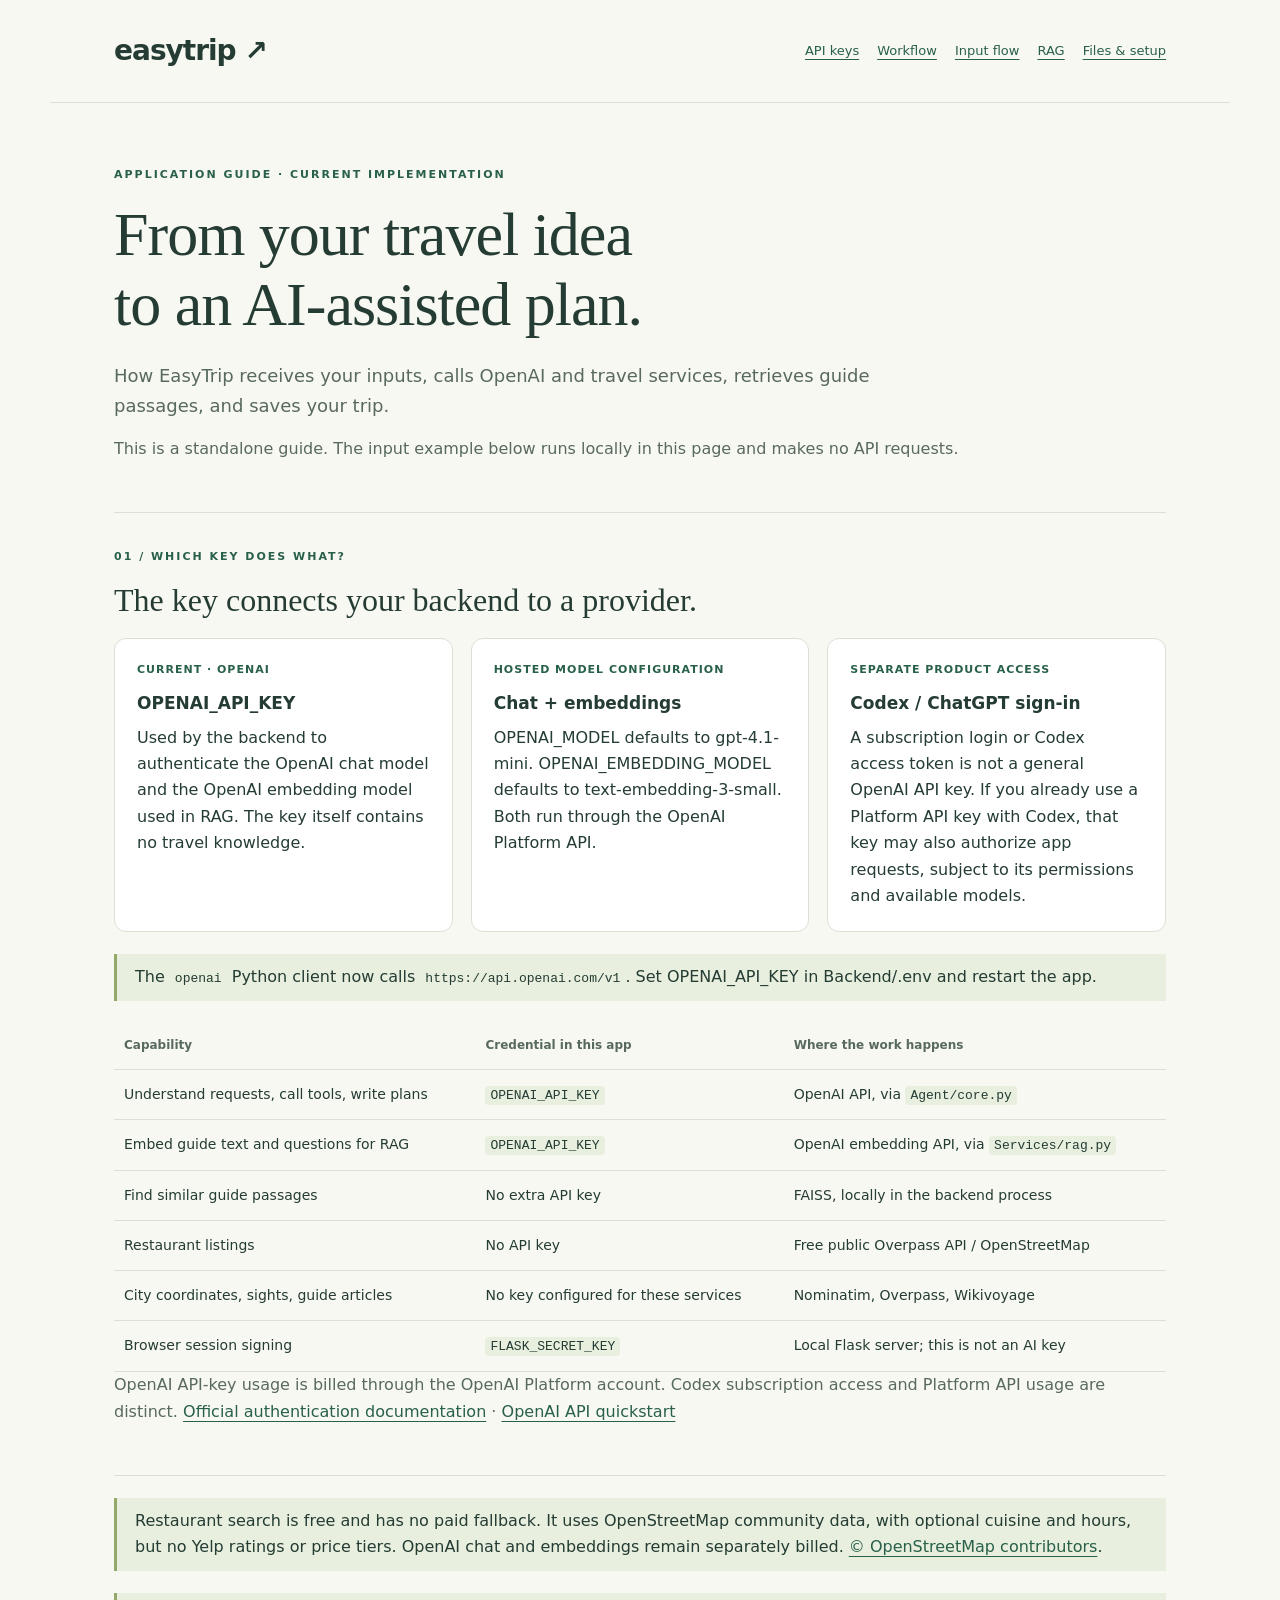
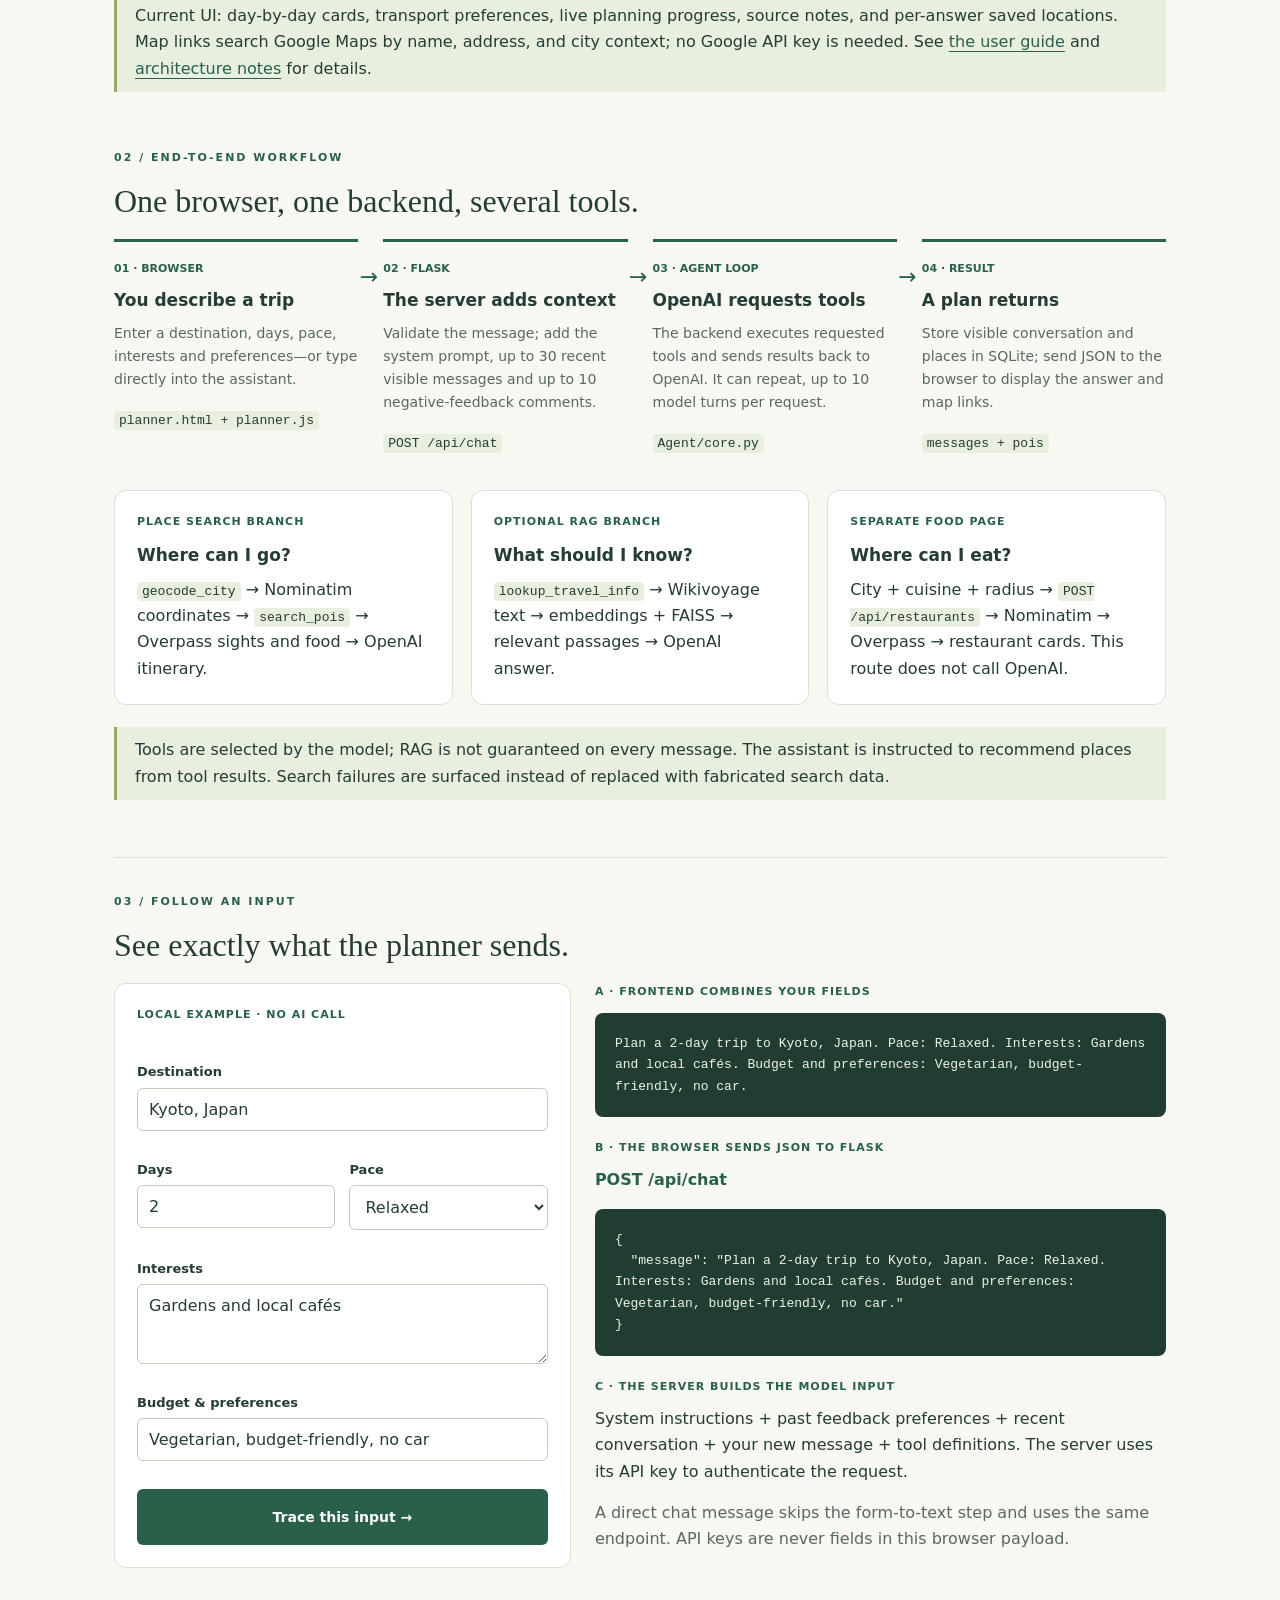
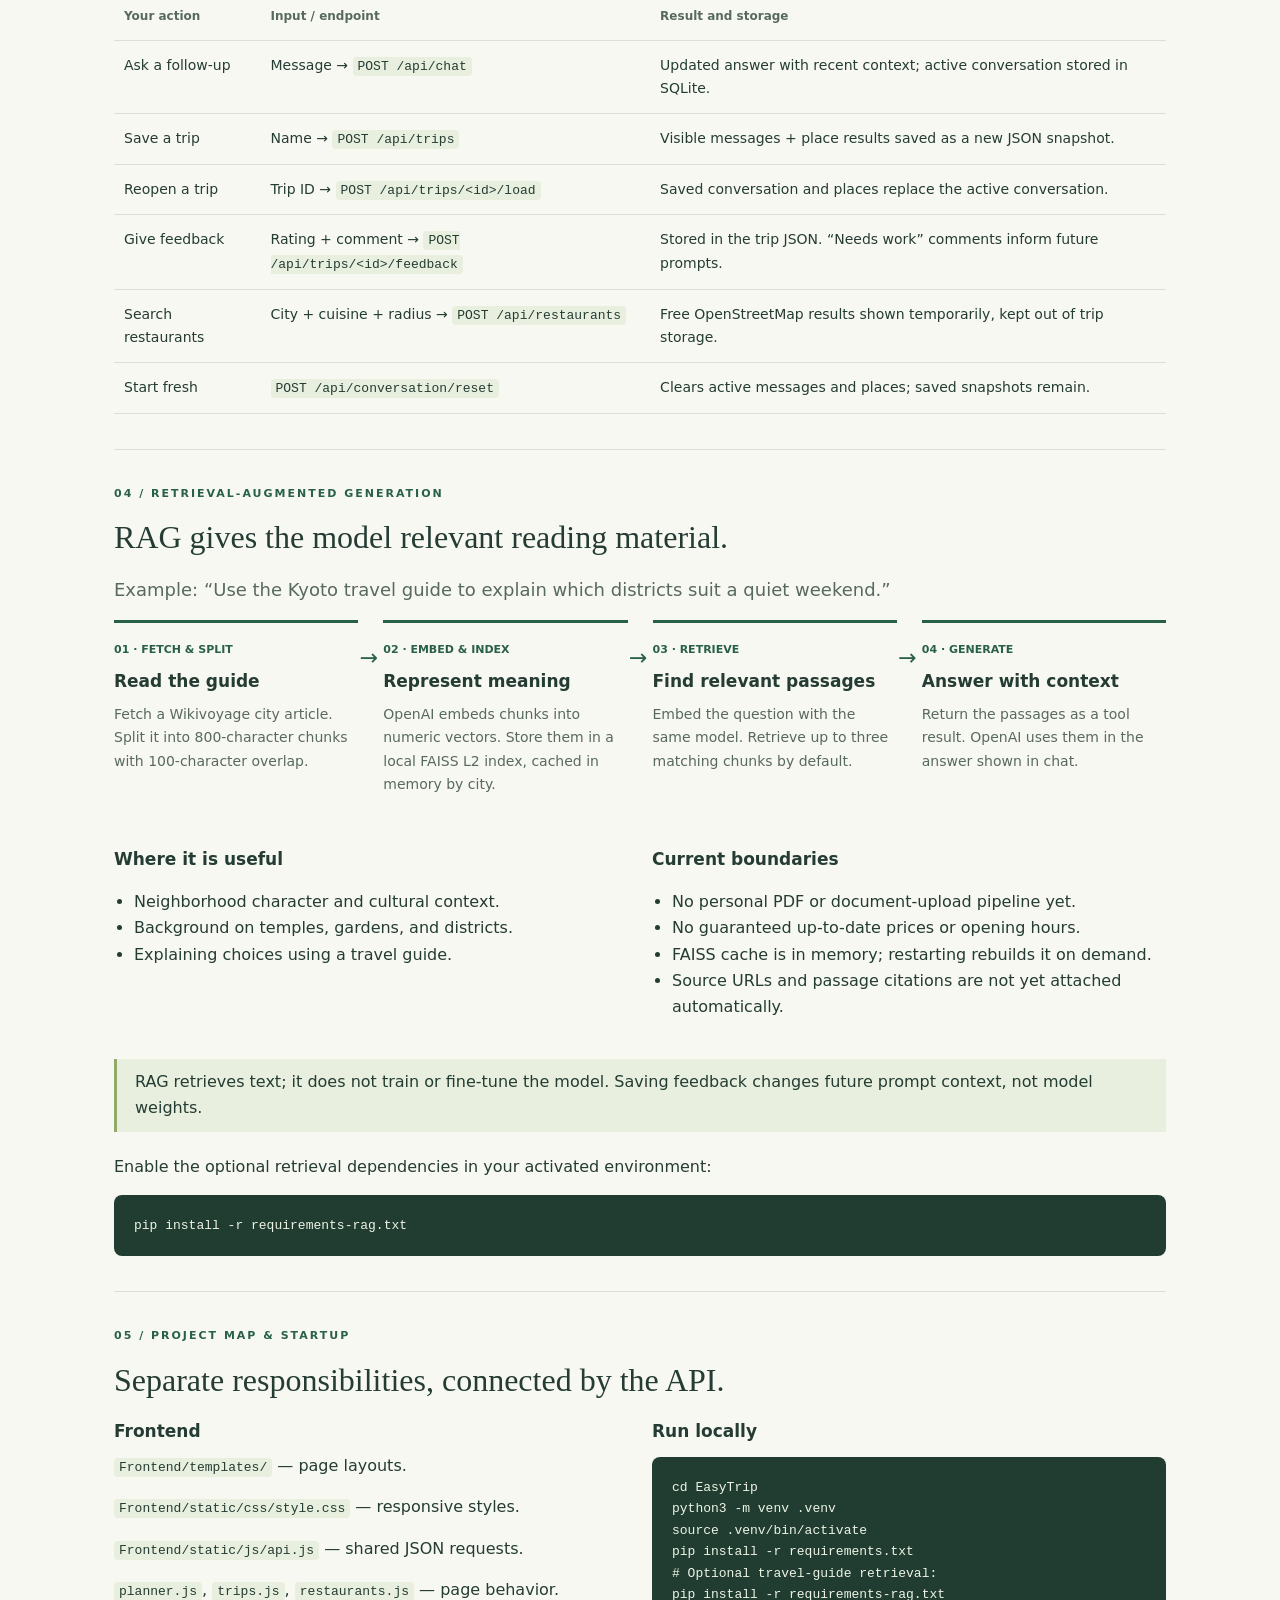
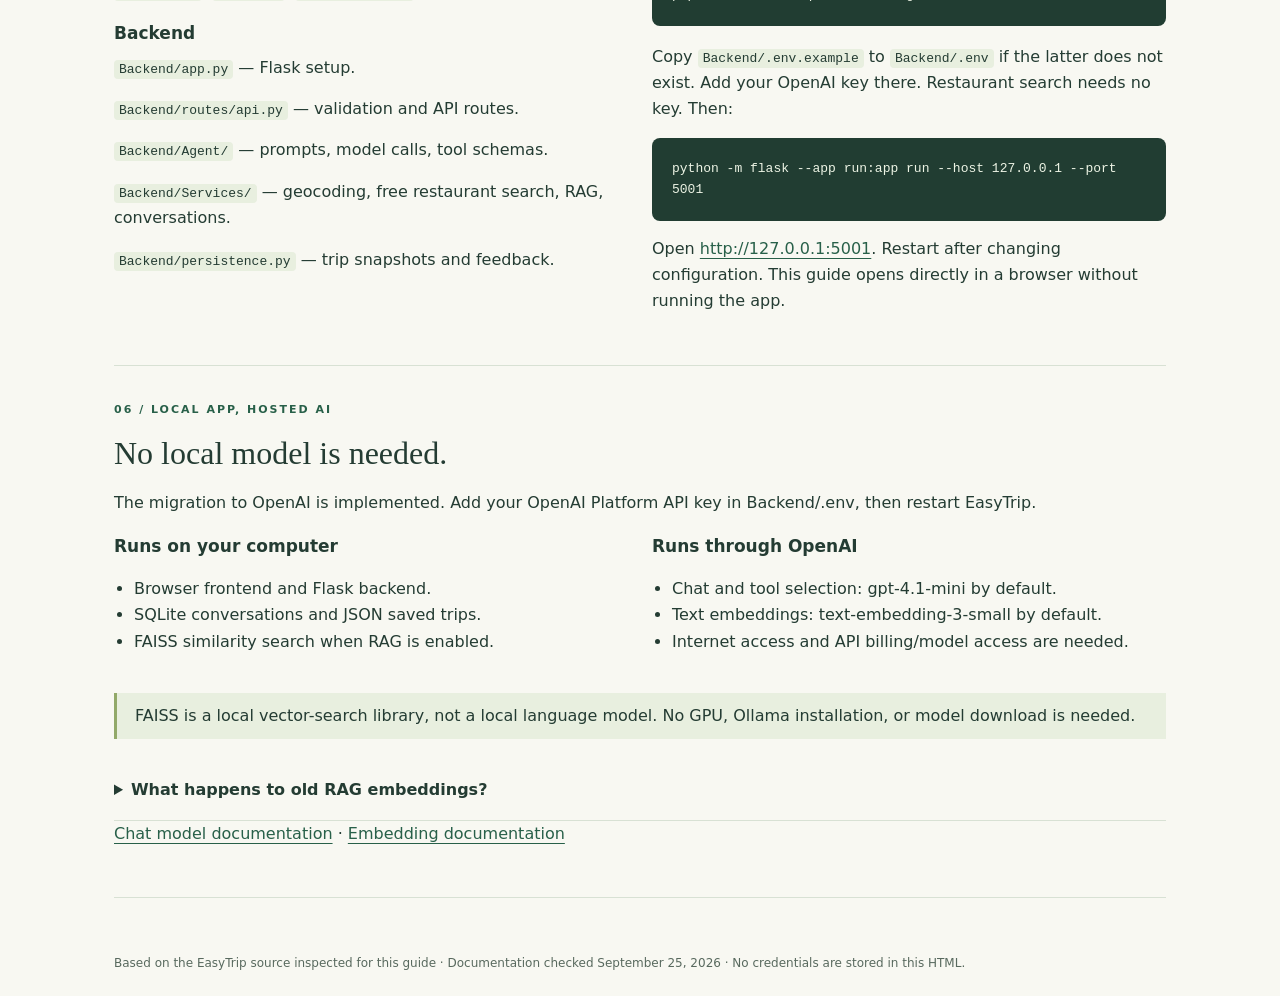
==== docs/workflow.html @ 502acd63 "Prepare EasyTrip travel assistant" ====
<!doctype html>
<html lang="en">
<head>
<meta charset="utf-8"><meta name="viewport" content="width=device-width,initial-scale=1">
<title>EasyTrip · Workflow & input flow</title>
<style>
:root{--bg:#f8f8f2;--ink:#243c33;--muted:#58695e;--line:#d8e1d4;--accent:#286049;--soft:#e8efdf}*{box-sizing:border-box}body{margin:0;background:var(--bg);color:var(--ink);font:16px/1.65 system-ui,sans-serif}header,main,footer{max-width:1180px;margin:auto;padding:28px 5%}header{display:flex;justify-content:space-between;align-items:center;border-bottom:1px solid var(--line);gap:20px}.brand{font-size:28px;font-weight:750;letter-spacing:-1px}nav{display:flex;gap:18px;flex-wrap:wrap}a{color:var(--accent);text-underline-offset:4px}nav a{font-size:13px}.eyebrow{font-size:11px;letter-spacing:2px;font-weight:700;color:var(--accent)}h1{font:500 clamp(36px,5vw,62px)/1.12 Georgia,serif;letter-spacing:-1px;max-width:750px;margin:16px 0 22px}h2{font:500 32px/1.2 Georgia,serif;margin:0 0 18px}h3{font-size:17px;margin:0 0 8px}p{margin:0 0 15px}.lead{font-size:18px;max-width:800px;color:var(--muted)}section{padding:35px 0;border-bottom:1px solid var(--line);scroll-margin-top:20px}.grid{display:grid;grid-template-columns:repeat(3,minmax(0,1fr));gap:18px}.card{background:white;border:1px solid var(--line);border-radius:12px;padding:22px;min-width:0}.card p:last-child{margin:0}.tag{font-size:11px;letter-spacing:1px;font-weight:700;color:var(--accent);display:block;margin-bottom:10px}.muted,small{color:var(--muted)}.flow{list-style:none;padding:0;display:grid;grid-template-columns:repeat(4,minmax(0,1fr));gap:25px}.flow li{position:relative;border-top:3px solid var(--accent);padding:18px 0}.flow li:not(:last-child)::after{content:'→';position:absolute;right:-20px;top:17px;font-size:22px;color:var(--accent)}.flow p{font-size:14px;color:var(--muted)}.number{font-size:11px;font-weight:700;color:var(--accent);margin-bottom:8px;display:block}code{font:13px/1.6 ui-monospace,monospace;overflow-wrap:anywhere;background:var(--soft);padding:2px 5px;border-radius:4px}pre{white-space:pre-wrap;overflow-wrap:anywhere;margin:12px 0 0;background:#213d32;color:#edf4e5;padding:20px;border-radius:8px;font-size:13px}pre code{background:none;color:inherit;padding:0}.note{border-left:3px solid #92a969;padding:10px 18px;margin:22px 0;background:var(--soft)}.demo{display:grid;grid-template-columns:1fr 1.25fr;gap:24px}form{display:grid;gap:14px}label{display:block;font-size:13px;font-weight:600}input,select,textarea{display:block;width:100%;margin-top:5px;border:1px solid #c2cdbd;border-radius:6px;background:white;padding:11px;font:16px system-ui;color:var(--ink)}textarea{min-height:80px;resize:vertical}.row{display:grid;grid-template-columns:1fr 1fr;gap:14px}button{background:var(--accent);color:white;border:0;border-radius:6px;font:600 14px system-ui;padding:13px 18px;cursor:pointer}button:hover{filter:brightness(1.1)}:focus-visible{outline:3px solid #95b15e;outline-offset:3px}table{width:100%;border-collapse:collapse;font-size:14px}th,td{text-align:left;vertical-align:top;border-bottom:1px solid var(--line);padding:13px 10px;overflow-wrap:anywhere}th{font-size:12px;color:var(--muted)}.table-wrap{overflow:auto}.route{font-weight:700;color:var(--accent)}details{padding:16px 0;border-bottom:1px solid var(--line)}summary{cursor:pointer;font-weight:650}details p{margin-top:12px}.split{display:grid;grid-template-columns:1fr 1fr;gap:24px}footer{font-size:12px;color:var(--muted)}ul{padding-left:20px}.no-print{font-size:12px} @media(max-width:760px){header{align-items:flex-start;flex-direction:column}.grid,.demo,.split{grid-template-columns:1fr}.flow{grid-template-columns:1fr 1fr}.flow li:nth-child(2)::after{display:none}.row{grid-template-columns:1fr}}@media(max-width:430px){.flow{grid-template-columns:1fr}.flow li:not(:last-child)::after{content:'↓';right:0;top:auto;bottom:-20px}}@media print{body{background:white;font-size:11px}header,main,footer{padding:12px;max-width:none}nav,.no-print,button{display:none}section{break-inside:avoid;padding:18px 0}h1{font-size:32px}h2{font-size:22px}.card{padding:12px}.flow p{font-size:11px}pre{color:black;background:#eee}a{color:inherit}}
</style>
</head>
<body>
<header><span class="brand">easytrip ↗</span><nav aria-label="Guide sections"><a href="#keys">API keys</a><a href="#workflow">Workflow</a><a href="#input">Input flow</a><a href="#rag">RAG</a><a href="#files">Files & setup</a></nav></header>
<main>
<section><p class="eyebrow">APPLICATION GUIDE · CURRENT IMPLEMENTATION</p><h1>From your travel idea<br>to an AI-assisted plan.</h1><p class="lead">How EasyTrip receives your inputs, calls OpenAI and travel services, retrieves guide passages, and saves your trip.</p><p class="muted">This is a standalone guide. The input example below runs locally in this page and makes no API requests.</p></section>
<section id="keys"><p class="eyebrow">01 / WHICH KEY DOES WHAT?</p><h2>The key connects your backend to a provider.</h2><div class="grid"><article class="card"><span class="tag">CURRENT · OPENAI</span><h3>OPENAI_API_KEY</h3><p>Used by the backend to authenticate the OpenAI chat model and the OpenAI embedding model used in RAG. The key itself contains no travel knowledge.</p></article><article class="card"><span class="tag">HOSTED MODEL CONFIGURATION</span><h3>Chat + embeddings</h3><p>OPENAI_MODEL defaults to gpt-4.1-mini. OPENAI_EMBEDDING_MODEL defaults to text-embedding-3-small. Both run through the OpenAI Platform API.</p></article><article class="card"><span class="tag">SEPARATE PRODUCT ACCESS</span><h3>Codex / ChatGPT sign-in</h3><p>A subscription login or Codex access token is not a general OpenAI API key. If you already use a Platform API key with Codex, that key may also authorize app requests, subject to its permissions and available models.</p></article></div>
<p class="note">The <code>openai</code> Python client now calls <code>https://api.openai.com/v1</code>. Set OPENAI_API_KEY in Backend/.env and restart the app.</p>
<div class="table-wrap"><table><thead><tr><th>Capability</th><th>Credential in this app</th><th>Where the work happens</th></tr></thead><tbody><tr><td>Understand requests, call tools, write plans</td><td><code>OPENAI_API_KEY</code></td><td>OpenAI API, via <code>Agent/core.py</code></td></tr><tr><td>Embed guide text and questions for RAG</td><td><code>OPENAI_API_KEY</code></td><td>OpenAI embedding API, via <code>Services/rag.py</code></td></tr><tr><td>Find similar guide passages</td><td>No extra API key</td><td>FAISS, locally in the backend process</td></tr><tr><td>Restaurant listings</td><td>No API key</td><td>Free public Overpass API / OpenStreetMap</td></tr><tr><td>City coordinates, sights, guide articles</td><td>No key configured for these services</td><td>Nominatim, Overpass, Wikivoyage</td></tr><tr><td>Browser session signing</td><td><code>FLASK_SECRET_KEY</code></td><td>Local Flask server; this is not an AI key</td></tr></tbody></table></div>
<p class="muted">OpenAI API-key usage is billed through the OpenAI Platform account. Codex subscription access and Platform API usage are distinct. <a href="https://learn.chatgpt.com/docs/auth">Official authentication documentation</a> · <a href="https://developers.openai.com/api/docs/quickstart">OpenAI API quickstart</a></p></section>
<p class="note">Restaurant search is free and has no paid fallback. It uses OpenStreetMap community data, with optional cuisine and hours, but no Yelp ratings or price tiers. OpenAI chat and embeddings remain separately billed. <a href="https://www.openstreetmap.org/copyright">© OpenStreetMap contributors</a>.</p>
<p class="note">Current UI: day-by-day cards, transport preferences, live planning progress, source notes, and per-answer saved locations. Map links search Google Maps by name, address, and city context; no Google API key is needed. See <a href="USER_GUIDE.md">the user guide</a> and <a href="ARCHITECTURE.md">architecture notes</a> for details.</p><section id="workflow"><p class="eyebrow">02 / END-TO-END WORKFLOW</p><h2>One browser, one backend, several tools.</h2><ol class="flow"><li><span class="number">01 · BROWSER</span><h3>You describe a trip</h3><p>Enter a destination, days, pace, interests and preferences—or type directly into the assistant.</p><code>planner.html + planner.js</code></li><li><span class="number">02 · FLASK</span><h3>The server adds context</h3><p>Validate the message; add the system prompt, up to 30 recent visible messages and up to 10 negative-feedback comments.</p><code>POST /api/chat</code></li><li><span class="number">03 · AGENT LOOP</span><h3>OpenAI requests tools</h3><p>The backend executes requested tools and sends results back to OpenAI. It can repeat, up to 10 model turns per request.</p><code>Agent/core.py</code></li><li><span class="number">04 · RESULT</span><h3>A plan returns</h3><p>Store visible conversation and places in SQLite; send JSON to the browser to display the answer and map links.</p><code>messages + pois</code></li></ol>
<div class="grid"><article class="card"><span class="tag">PLACE SEARCH BRANCH</span><h3>Where can I go?</h3><p><code>geocode_city</code> → Nominatim coordinates → <code>search_pois</code> → Overpass sights and food → OpenAI itinerary.</p></article><article class="card"><span class="tag">OPTIONAL RAG BRANCH</span><h3>What should I know?</h3><p><code>lookup_travel_info</code> → Wikivoyage text → embeddings + FAISS → relevant passages → OpenAI answer.</p></article><article class="card"><span class="tag">SEPARATE FOOD PAGE</span><h3>Where can I eat?</h3><p>City + cuisine + radius → <code>POST /api/restaurants</code> → Nominatim → Overpass → restaurant cards. This route does not call OpenAI.</p></article></div><p class="note">Tools are selected by the model; RAG is not guaranteed on every message. The assistant is instructed to recommend places from tool results. Search failures are surfaced instead of replaced with fabricated search data.</p></section>
<section id="input"><p class="eyebrow">03 / FOLLOW AN INPUT</p><h2>See exactly what the planner sends.</h2><div class="demo"><form id="example-form" class="card"><span class="tag">LOCAL EXAMPLE · NO AI CALL</span><label>Destination<input id="destination" value="Kyoto, Japan" maxlength="150" required></label><div class="row"><label>Days<input id="days" type="number" value="2" min="1" max="30" required></label><label>Pace<select id="pace"><option>Relaxed</option><option>Balanced</option><option>Adventure-packed</option></select></label></div><label>Interests<textarea id="interests" maxlength="700">Gardens and local cafés</textarea></label><label>Budget & preferences<input id="budget" value="Vegetarian, budget-friendly, no car" maxlength="300"></label><button type="submit">Trace this input →</button></form><div aria-live="polite"><span class="tag">A · FRONTEND COMBINES YOUR FIELDS</span><pre id="prompt"></pre><p class="tag" style="margin-top:22px">B · THE BROWSER SENDS JSON TO FLASK</p><p class="route">POST /api/chat</p><pre id="payload"></pre><p class="tag" style="margin-top:22px">C · THE SERVER BUILDS THE MODEL INPUT</p><p>System instructions + past feedback preferences + recent conversation + your new message + tool definitions. The server uses its API key to authenticate the request.</p><p class="muted">A direct chat message skips the form-to-text step and uses the same endpoint. API keys are never fields in this browser payload.</p></div></div>
<div class="table-wrap" style="margin-top:26px"><table><thead><tr><th>Your action</th><th>Input / endpoint</th><th>Result and storage</th></tr></thead><tbody><tr><td>Ask a follow-up</td><td>Message → <code>POST /api/chat</code></td><td>Updated answer with recent context; active conversation stored in SQLite.</td></tr><tr><td>Save a trip</td><td>Name → <code>POST /api/trips</code></td><td>Visible messages + place results saved as a new JSON snapshot.</td></tr><tr><td>Reopen a trip</td><td>Trip ID → <code>POST /api/trips/&lt;id&gt;/load</code></td><td>Saved conversation and places replace the active conversation.</td></tr><tr><td>Give feedback</td><td>Rating + comment → <code>POST /api/trips/&lt;id&gt;/feedback</code></td><td>Stored in the trip JSON. “Needs work” comments inform future prompts.</td></tr><tr><td>Search restaurants</td><td>City + cuisine + radius → <code>POST /api/restaurants</code></td><td>Free OpenStreetMap results shown temporarily, kept out of trip storage.</td></tr><tr><td>Start fresh</td><td><code>POST /api/conversation/reset</code></td><td>Clears active messages and places; saved snapshots remain.</td></tr></tbody></table></div></section>
<section id="rag"><p class="eyebrow">04 / RETRIEVAL-AUGMENTED GENERATION</p><h2>RAG gives the model relevant reading material.</h2><p class="lead">Example: “Use the Kyoto travel guide to explain which districts suit a quiet weekend.”</p><ol class="flow"><li><span class="number">01 · FETCH & SPLIT</span><h3>Read the guide</h3><p>Fetch a Wikivoyage city article. Split it into 800-character chunks with 100-character overlap.</p></li><li><span class="number">02 · EMBED & INDEX</span><h3>Represent meaning</h3><p>OpenAI embeds chunks into numeric vectors. Store them in a local FAISS L2 index, cached in memory by city.</p></li><li><span class="number">03 · RETRIEVE</span><h3>Find relevant passages</h3><p>Embed the question with the same model. Retrieve up to three matching chunks by default.</p></li><li><span class="number">04 · GENERATE</span><h3>Answer with context</h3><p>Return the passages as a tool result. OpenAI uses them in the answer shown in chat.</p></li></ol>
<div class="split"><div><h3>Where it is useful</h3><ul><li>Neighborhood character and cultural context.</li><li>Background on temples, gardens, and districts.</li><li>Explaining choices using a travel guide.</li></ul></div><div><h3>Current boundaries</h3><ul><li>No personal PDF or document-upload pipeline yet.</li><li>No guaranteed up-to-date prices or opening hours.</li><li>FAISS cache is in memory; restarting rebuilds it on demand.</li><li>Source URLs and passage citations are not yet attached automatically.</li></ul></div></div><p class="note">RAG retrieves text; it does not train or fine-tune the model. Saving feedback changes future prompt context, not model weights.</p><p>Enable the optional retrieval dependencies in your activated environment:</p><pre>pip install -r requirements-rag.txt</pre></section>
<section id="files"><p class="eyebrow">05 / PROJECT MAP & STARTUP</p><h2>Separate responsibilities, connected by the API.</h2><div class="split"><div><h3>Frontend</h3><p><code>Frontend/templates/</code> — page layouts.</p><p><code>Frontend/static/css/style.css</code> — responsive styles.</p><p><code>Frontend/static/js/api.js</code> — shared JSON requests.</p><p><code>planner.js</code>, <code>trips.js</code>, <code>restaurants.js</code> — page behavior.</p><h3>Backend</h3><p><code>Backend/app.py</code> — Flask setup.</p><p><code>Backend/routes/api.py</code> — validation and API routes.</p><p><code>Backend/Agent/</code> — prompts, model calls, tool schemas.</p><p><code>Backend/Services/</code> — geocoding, free restaurant search, RAG, conversations.</p><p><code>Backend/persistence.py</code> — trip snapshots and feedback.</p></div><div><h3>Run locally</h3><pre>cd EasyTrip
python3 -m venv .venv
source .venv/bin/activate
pip install -r requirements.txt
# Optional travel-guide retrieval:
pip install -r requirements-rag.txt</pre><p style="margin-top:18px">Copy <code>Backend/.env.example</code> to <code>Backend/.env</code> if the latter does not exist. Add your OpenAI key there. Restaurant search needs no key. Then:</p><pre>python -m flask --app run:app run --host 127.0.0.1 --port 5001</pre><p style="margin-top:15px">Open <a href="http://127.0.0.1:5001">http://127.0.0.1:5001</a>. Restart after changing configuration. This guide opens directly in a browser without running the app.</p></div></div></section>
<section><p class="eyebrow">06 / LOCAL APP, HOSTED AI</p><h2>No local model is needed.</h2><p>The migration to OpenAI is implemented. Add your OpenAI Platform API key in Backend/.env, then restart EasyTrip.</p><div class="split"><div><h3>Runs on your computer</h3><ul><li>Browser frontend and Flask backend.</li><li>SQLite conversations and JSON saved trips.</li><li>FAISS similarity search when RAG is enabled.</li></ul></div><div><h3>Runs through OpenAI</h3><ul><li>Chat and tool selection: gpt-4.1-mini by default.</li><li>Text embeddings: text-embedding-3-small by default.</li><li>Internet access and API billing/model access are needed.</li></ul></div></div><p class="note">FAISS is a local vector-search library, not a local language model. No GPU, Ollama installation, or model download is needed.</p><details><summary>What happens to old RAG embeddings?</summary><p>The index is cached only in process memory. Restart the app to discard the old cache. The next RAG request builds a new index with OpenAI embeddings. Saved trips remain readable.</p></details><p><a href="https://developers.openai.com/api/docs/models/gpt-4.1-mini">Chat model documentation</a> · <a href="https://developers.openai.com/api/docs/guides/embeddings">Embedding documentation</a></p></section>
</main><footer>Based on the EasyTrip source inspected for this guide · Documentation checked September 25, 2026 · No credentials are stored in this HTML.</footer>
<script>
const form = document.getElementById('example-form');
function trace(event) {
  if (event) event.preventDefault();
  const destination = document.getElementById('destination').value.trim();
  const days = document.getElementById('days').value;
  const pace = document.getElementById('pace').value;
  const interests = document.getElementById('interests').value || 'local highlights';
  const budget = document.getElementById('budget').value || 'flexible';
  const message = `Plan a ${days}-day trip to ${destination}. Pace: ${pace}. Interests: ${interests}. Budget and preferences: ${budget}.`;
  document.getElementById('prompt').textContent = message;
  document.getElementById('payload').textContent = JSON.stringify({message}, null, 2);
}
form.addEventListener('submit', trace);
trace();
</script>
</body>
</html>
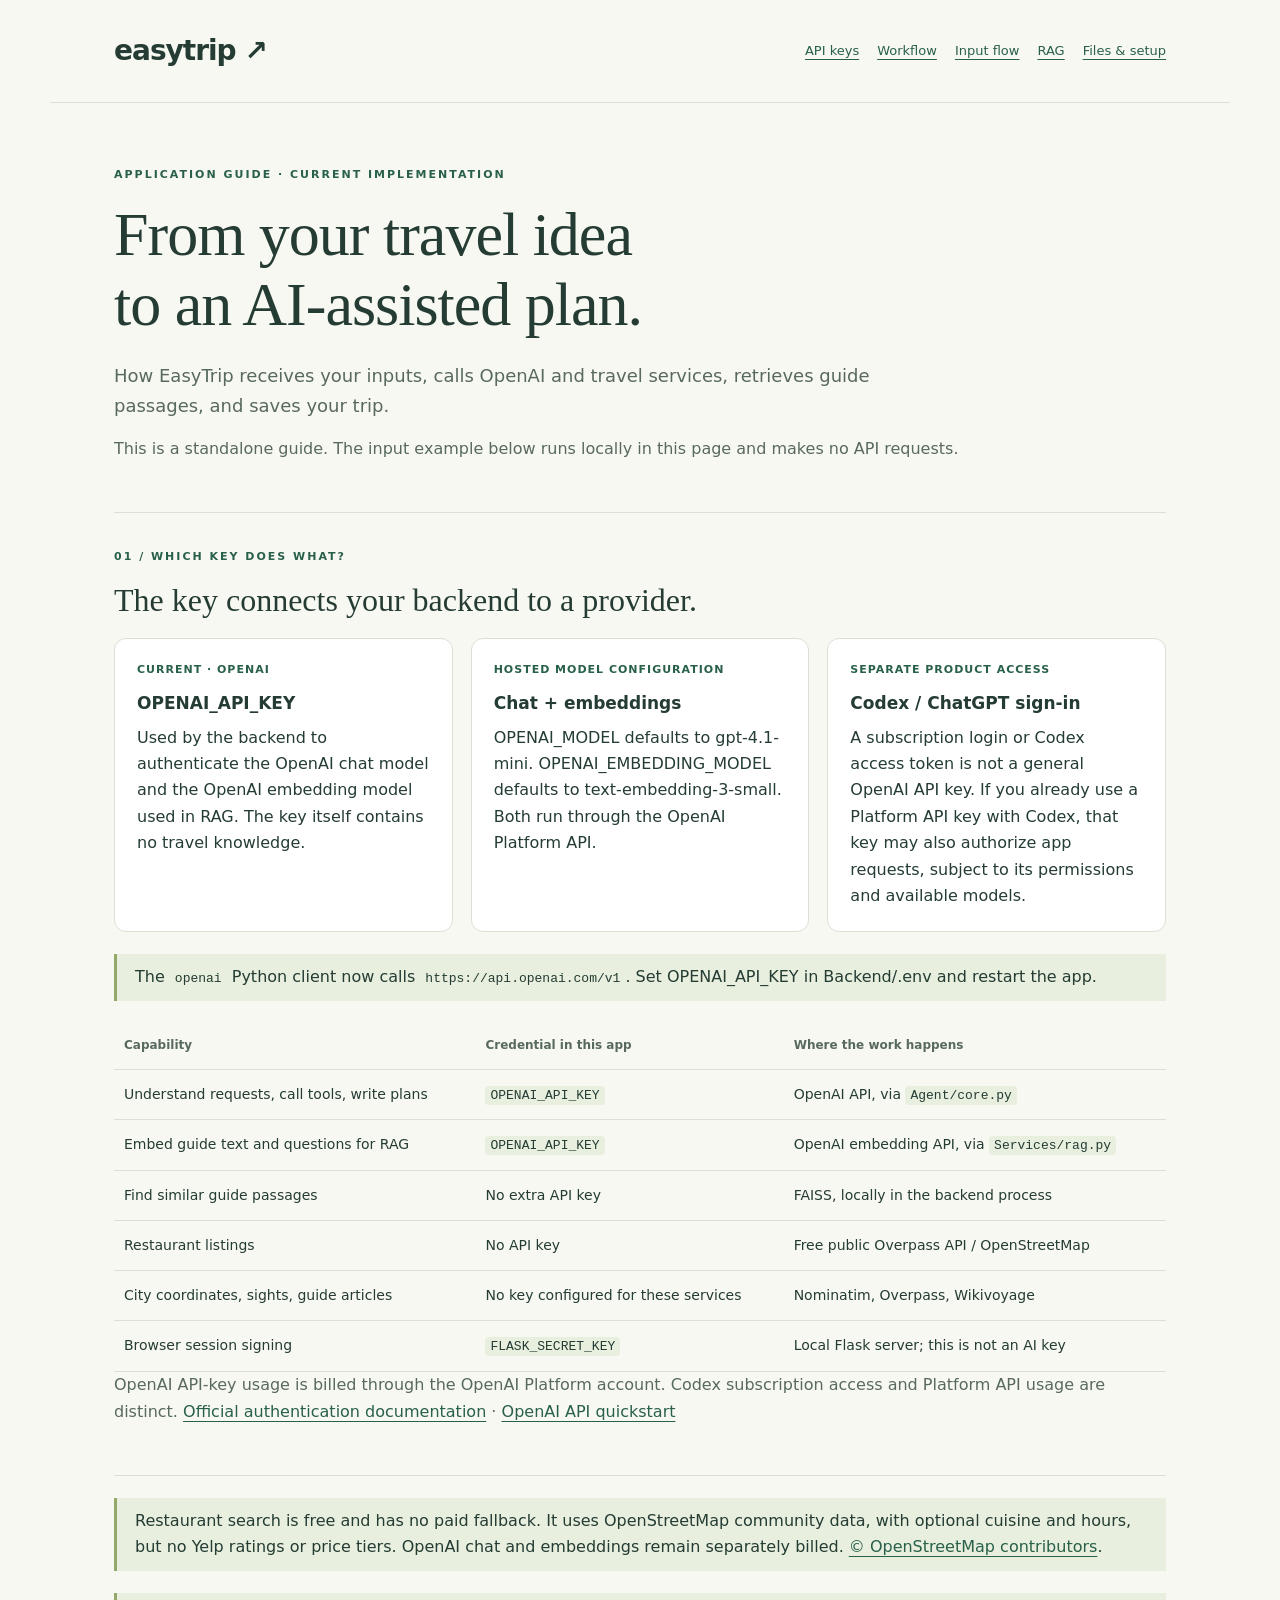
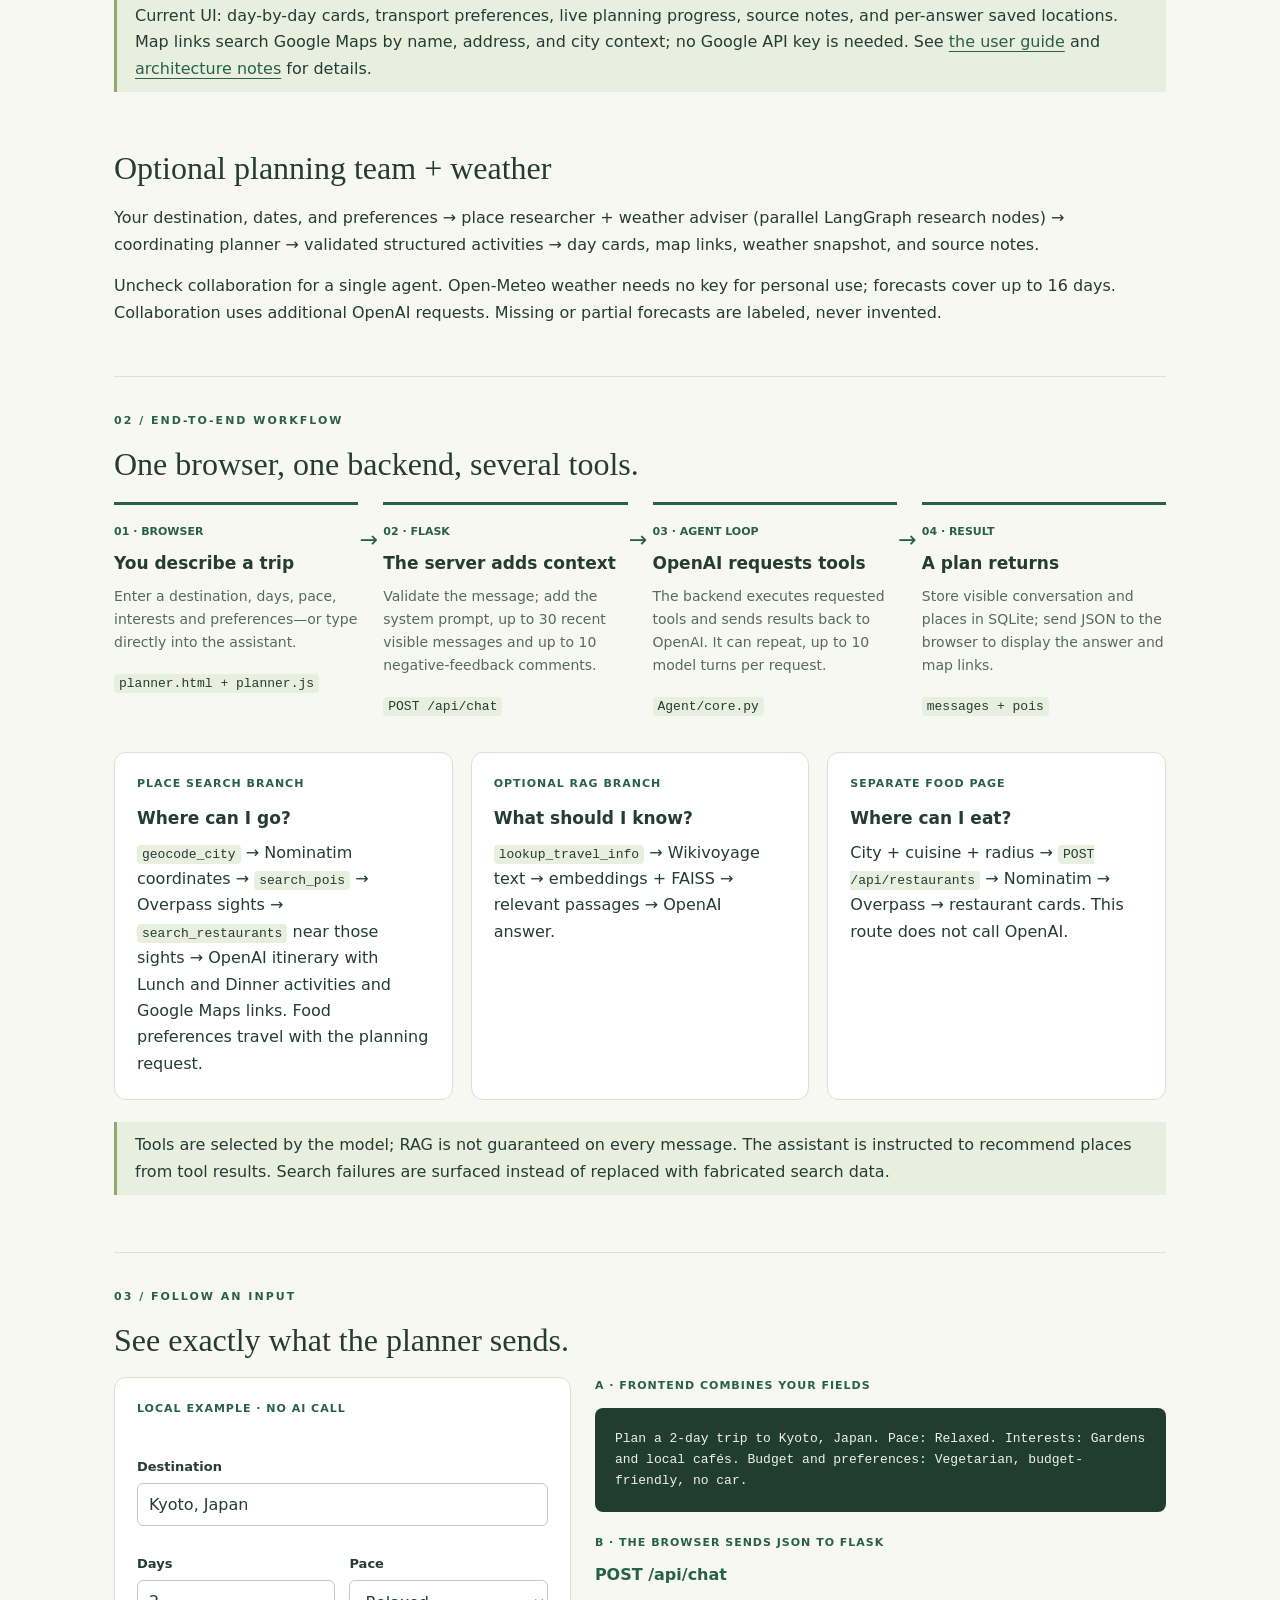
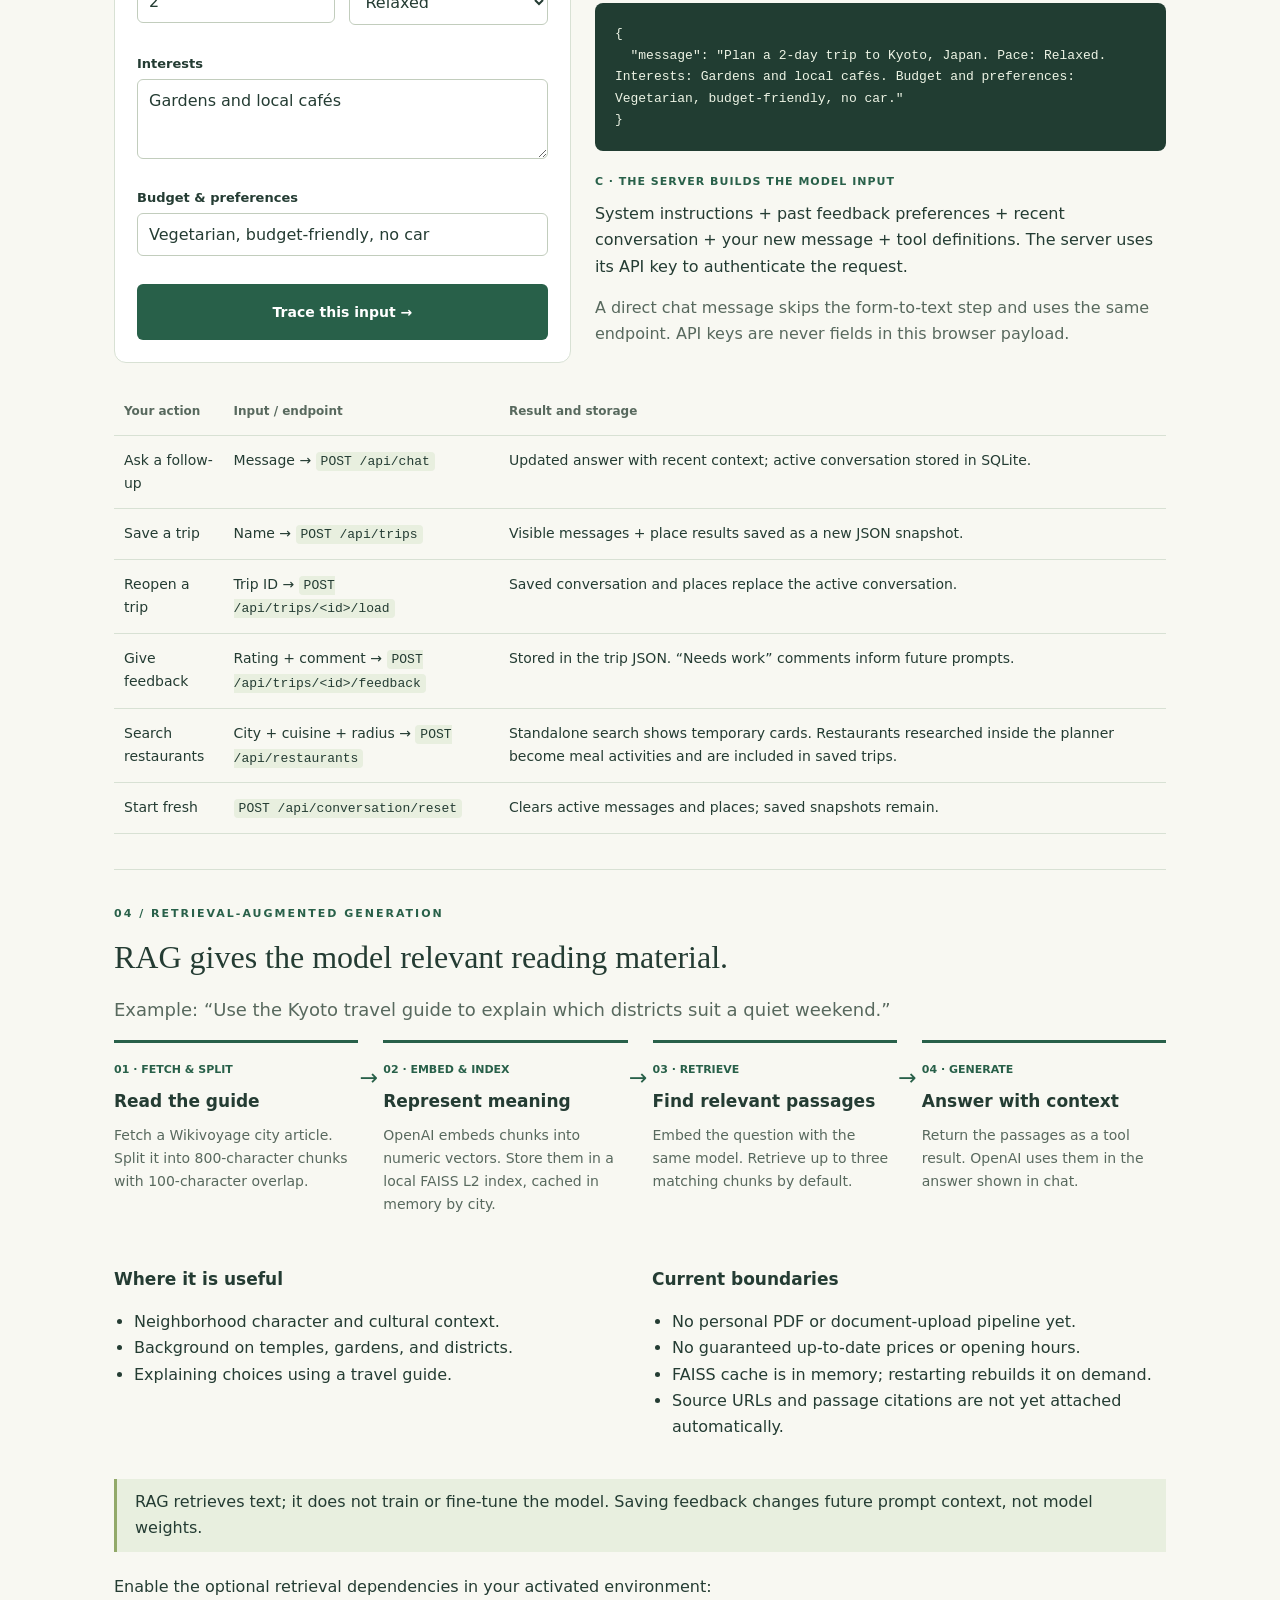
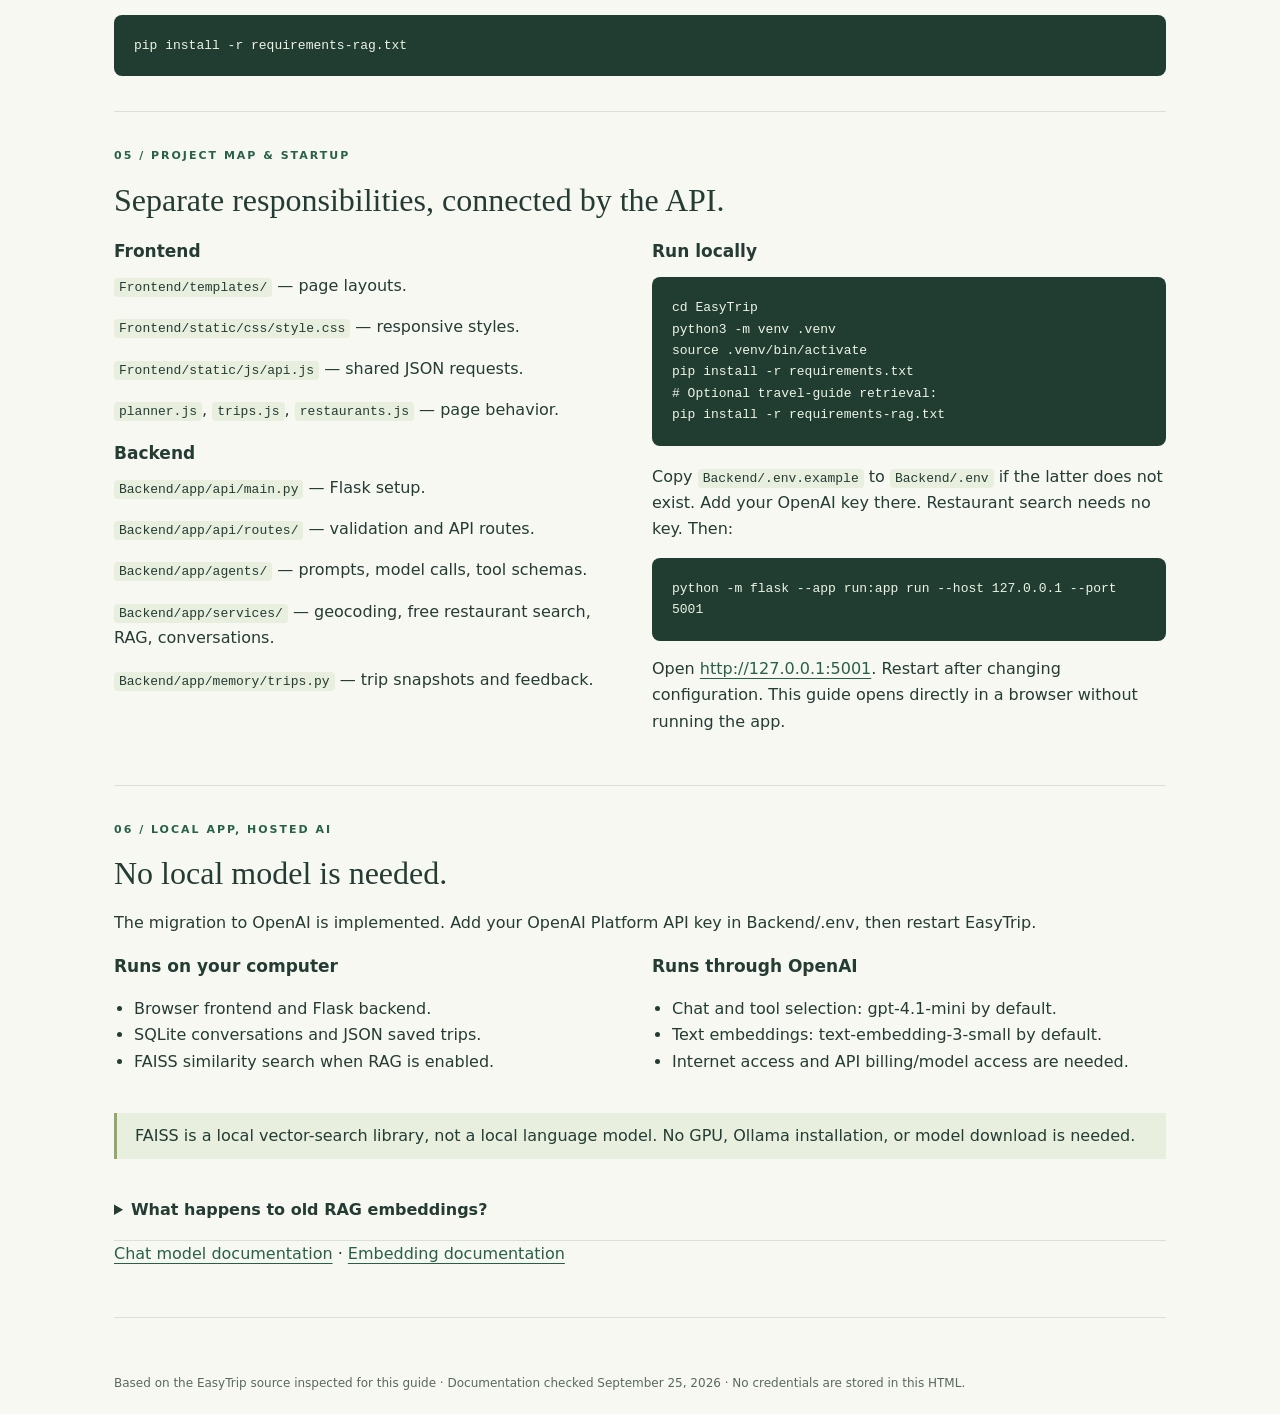
==== commit 8642a1a4: "Add weather agents and integrated trip and food planning" ====
--- a/docs/workflow.html
+++ b/docs/workflow.html
@@ -16,13 +16,13 @@
 <div class="table-wrap"><table><thead><tr><th>Capability</th><th>Credential in this app</th><th>Where the work happens</th></tr></thead><tbody><tr><td>Understand requests, call tools, write plans</td><td><code>OPENAI_API_KEY</code></td><td>OpenAI API, via <code>Agent/core.py</code></td></tr><tr><td>Embed guide text and questions for RAG</td><td><code>OPENAI_API_KEY</code></td><td>OpenAI embedding API, via <code>Services/rag.py</code></td></tr><tr><td>Find similar guide passages</td><td>No extra API key</td><td>FAISS, locally in the backend process</td></tr><tr><td>Restaurant listings</td><td>No API key</td><td>Free public Overpass API / OpenStreetMap</td></tr><tr><td>City coordinates, sights, guide articles</td><td>No key configured for these services</td><td>Nominatim, Overpass, Wikivoyage</td></tr><tr><td>Browser session signing</td><td><code>FLASK_SECRET_KEY</code></td><td>Local Flask server; this is not an AI key</td></tr></tbody></table></div>
 <p class="muted">OpenAI API-key usage is billed through the OpenAI Platform account. Codex subscription access and Platform API usage are distinct. <a href="https://learn.chatgpt.com/docs/auth">Official authentication documentation</a> · <a href="https://developers.openai.com/api/docs/quickstart">OpenAI API quickstart</a></p></section>
 <p class="note">Restaurant search is free and has no paid fallback. It uses OpenStreetMap community data, with optional cuisine and hours, but no Yelp ratings or price tiers. OpenAI chat and embeddings remain separately billed. <a href="https://www.openstreetmap.org/copyright">© OpenStreetMap contributors</a>.</p>
-<p class="note">Current UI: day-by-day cards, transport preferences, live planning progress, source notes, and per-answer saved locations. Map links search Google Maps by name, address, and city context; no Google API key is needed. See <a href="USER_GUIDE.md">the user guide</a> and <a href="ARCHITECTURE.md">architecture notes</a> for details.</p><section id="workflow"><p class="eyebrow">02 / END-TO-END WORKFLOW</p><h2>One browser, one backend, several tools.</h2><ol class="flow"><li><span class="number">01 · BROWSER</span><h3>You describe a trip</h3><p>Enter a destination, days, pace, interests and preferences—or type directly into the assistant.</p><code>planner.html + planner.js</code></li><li><span class="number">02 · FLASK</span><h3>The server adds context</h3><p>Validate the message; add the system prompt, up to 30 recent visible messages and up to 10 negative-feedback comments.</p><code>POST /api/chat</code></li><li><span class="number">03 · AGENT LOOP</span><h3>OpenAI requests tools</h3><p>The backend executes requested tools and sends results back to OpenAI. It can repeat, up to 10 model turns per request.</p><code>Agent/core.py</code></li><li><span class="number">04 · RESULT</span><h3>A plan returns</h3><p>Store visible conversation and places in SQLite; send JSON to the browser to display the answer and map links.</p><code>messages + pois</code></li></ol>
-<div class="grid"><article class="card"><span class="tag">PLACE SEARCH BRANCH</span><h3>Where can I go?</h3><p><code>geocode_city</code> → Nominatim coordinates → <code>search_pois</code> → Overpass sights and food → OpenAI itinerary.</p></article><article class="card"><span class="tag">OPTIONAL RAG BRANCH</span><h3>What should I know?</h3><p><code>lookup_travel_info</code> → Wikivoyage text → embeddings + FAISS → relevant passages → OpenAI answer.</p></article><article class="card"><span class="tag">SEPARATE FOOD PAGE</span><h3>Where can I eat?</h3><p>City + cuisine + radius → <code>POST /api/restaurants</code> → Nominatim → Overpass → restaurant cards. This route does not call OpenAI.</p></article></div><p class="note">Tools are selected by the model; RAG is not guaranteed on every message. The assistant is instructed to recommend places from tool results. Search failures are surfaced instead of replaced with fabricated search data.</p></section>
+<p class="note">Current UI: day-by-day cards, transport preferences, live planning progress, source notes, and per-answer saved locations. Map links search Google Maps by name, address, and city context; no Google API key is needed. See <a href="USER_GUIDE.md">the user guide</a> and <a href="ARCHITECTURE.md">architecture notes</a> for details.</p><section><h2>Optional planning team + weather</h2><p>Your destination, dates, and preferences → place researcher + weather adviser (parallel LangGraph research nodes) → coordinating planner → validated structured activities → day cards, map links, weather snapshot, and source notes.</p><p>Uncheck collaboration for a single agent. Open-Meteo weather needs no key for personal use; forecasts cover up to 16 days. Collaboration uses additional OpenAI requests. Missing or partial forecasts are labeled, never invented.</p></section><section id="workflow"><p class="eyebrow">02 / END-TO-END WORKFLOW</p><h2>One browser, one backend, several tools.</h2><ol class="flow"><li><span class="number">01 · BROWSER</span><h3>You describe a trip</h3><p>Enter a destination, days, pace, interests and preferences—or type directly into the assistant.</p><code>planner.html + planner.js</code></li><li><span class="number">02 · FLASK</span><h3>The server adds context</h3><p>Validate the message; add the system prompt, up to 30 recent visible messages and up to 10 negative-feedback comments.</p><code>POST /api/chat</code></li><li><span class="number">03 · AGENT LOOP</span><h3>OpenAI requests tools</h3><p>The backend executes requested tools and sends results back to OpenAI. It can repeat, up to 10 model turns per request.</p><code>Agent/core.py</code></li><li><span class="number">04 · RESULT</span><h3>A plan returns</h3><p>Store visible conversation and places in SQLite; send JSON to the browser to display the answer and map links.</p><code>messages + pois</code></li></ol>
+<div class="grid"><article class="card"><span class="tag">PLACE SEARCH BRANCH</span><h3>Where can I go?</h3><p><code>geocode_city</code> → Nominatim coordinates → <code>search_pois</code> → Overpass sights → <code>search_restaurants</code> near those sights → OpenAI itinerary with Lunch and Dinner activities and Google Maps links. Food preferences travel with the planning request.</p></article><article class="card"><span class="tag">OPTIONAL RAG BRANCH</span><h3>What should I know?</h3><p><code>lookup_travel_info</code> → Wikivoyage text → embeddings + FAISS → relevant passages → OpenAI answer.</p></article><article class="card"><span class="tag">SEPARATE FOOD PAGE</span><h3>Where can I eat?</h3><p>City + cuisine + radius → <code>POST /api/restaurants</code> → Nominatim → Overpass → restaurant cards. This route does not call OpenAI.</p></article></div><p class="note">Tools are selected by the model; RAG is not guaranteed on every message. The assistant is instructed to recommend places from tool results. Search failures are surfaced instead of replaced with fabricated search data.</p></section>
 <section id="input"><p class="eyebrow">03 / FOLLOW AN INPUT</p><h2>See exactly what the planner sends.</h2><div class="demo"><form id="example-form" class="card"><span class="tag">LOCAL EXAMPLE · NO AI CALL</span><label>Destination<input id="destination" value="Kyoto, Japan" maxlength="150" required></label><div class="row"><label>Days<input id="days" type="number" value="2" min="1" max="30" required></label><label>Pace<select id="pace"><option>Relaxed</option><option>Balanced</option><option>Adventure-packed</option></select></label></div><label>Interests<textarea id="interests" maxlength="700">Gardens and local cafés</textarea></label><label>Budget & preferences<input id="budget" value="Vegetarian, budget-friendly, no car" maxlength="300"></label><button type="submit">Trace this input →</button></form><div aria-live="polite"><span class="tag">A · FRONTEND COMBINES YOUR FIELDS</span><pre id="prompt"></pre><p class="tag" style="margin-top:22px">B · THE BROWSER SENDS JSON TO FLASK</p><p class="route">POST /api/chat</p><pre id="payload"></pre><p class="tag" style="margin-top:22px">C · THE SERVER BUILDS THE MODEL INPUT</p><p>System instructions + past feedback preferences + recent conversation + your new message + tool definitions. The server uses its API key to authenticate the request.</p><p class="muted">A direct chat message skips the form-to-text step and uses the same endpoint. API keys are never fields in this browser payload.</p></div></div>
-<div class="table-wrap" style="margin-top:26px"><table><thead><tr><th>Your action</th><th>Input / endpoint</th><th>Result and storage</th></tr></thead><tbody><tr><td>Ask a follow-up</td><td>Message → <code>POST /api/chat</code></td><td>Updated answer with recent context; active conversation stored in SQLite.</td></tr><tr><td>Save a trip</td><td>Name → <code>POST /api/trips</code></td><td>Visible messages + place results saved as a new JSON snapshot.</td></tr><tr><td>Reopen a trip</td><td>Trip ID → <code>POST /api/trips/&lt;id&gt;/load</code></td><td>Saved conversation and places replace the active conversation.</td></tr><tr><td>Give feedback</td><td>Rating + comment → <code>POST /api/trips/&lt;id&gt;/feedback</code></td><td>Stored in the trip JSON. “Needs work” comments inform future prompts.</td></tr><tr><td>Search restaurants</td><td>City + cuisine + radius → <code>POST /api/restaurants</code></td><td>Free OpenStreetMap results shown temporarily, kept out of trip storage.</td></tr><tr><td>Start fresh</td><td><code>POST /api/conversation/reset</code></td><td>Clears active messages and places; saved snapshots remain.</td></tr></tbody></table></div></section>
+<div class="table-wrap" style="margin-top:26px"><table><thead><tr><th>Your action</th><th>Input / endpoint</th><th>Result and storage</th></tr></thead><tbody><tr><td>Ask a follow-up</td><td>Message → <code>POST /api/chat</code></td><td>Updated answer with recent context; active conversation stored in SQLite.</td></tr><tr><td>Save a trip</td><td>Name → <code>POST /api/trips</code></td><td>Visible messages + place results saved as a new JSON snapshot.</td></tr><tr><td>Reopen a trip</td><td>Trip ID → <code>POST /api/trips/&lt;id&gt;/load</code></td><td>Saved conversation and places replace the active conversation.</td></tr><tr><td>Give feedback</td><td>Rating + comment → <code>POST /api/trips/&lt;id&gt;/feedback</code></td><td>Stored in the trip JSON. “Needs work” comments inform future prompts.</td></tr><tr><td>Search restaurants</td><td>City + cuisine + radius → <code>POST /api/restaurants</code></td><td>Standalone search shows temporary cards. Restaurants researched inside the planner become meal activities and are included in saved trips.</td></tr><tr><td>Start fresh</td><td><code>POST /api/conversation/reset</code></td><td>Clears active messages and places; saved snapshots remain.</td></tr></tbody></table></div></section>
 <section id="rag"><p class="eyebrow">04 / RETRIEVAL-AUGMENTED GENERATION</p><h2>RAG gives the model relevant reading material.</h2><p class="lead">Example: “Use the Kyoto travel guide to explain which districts suit a quiet weekend.”</p><ol class="flow"><li><span class="number">01 · FETCH & SPLIT</span><h3>Read the guide</h3><p>Fetch a Wikivoyage city article. Split it into 800-character chunks with 100-character overlap.</p></li><li><span class="number">02 · EMBED & INDEX</span><h3>Represent meaning</h3><p>OpenAI embeds chunks into numeric vectors. Store them in a local FAISS L2 index, cached in memory by city.</p></li><li><span class="number">03 · RETRIEVE</span><h3>Find relevant passages</h3><p>Embed the question with the same model. Retrieve up to three matching chunks by default.</p></li><li><span class="number">04 · GENERATE</span><h3>Answer with context</h3><p>Return the passages as a tool result. OpenAI uses them in the answer shown in chat.</p></li></ol>
 <div class="split"><div><h3>Where it is useful</h3><ul><li>Neighborhood character and cultural context.</li><li>Background on temples, gardens, and districts.</li><li>Explaining choices using a travel guide.</li></ul></div><div><h3>Current boundaries</h3><ul><li>No personal PDF or document-upload pipeline yet.</li><li>No guaranteed up-to-date prices or opening hours.</li><li>FAISS cache is in memory; restarting rebuilds it on demand.</li><li>Source URLs and passage citations are not yet attached automatically.</li></ul></div></div><p class="note">RAG retrieves text; it does not train or fine-tune the model. Saving feedback changes future prompt context, not model weights.</p><p>Enable the optional retrieval dependencies in your activated environment:</p><pre>pip install -r requirements-rag.txt</pre></section>
-<section id="files"><p class="eyebrow">05 / PROJECT MAP & STARTUP</p><h2>Separate responsibilities, connected by the API.</h2><div class="split"><div><h3>Frontend</h3><p><code>Frontend/templates/</code> — page layouts.</p><p><code>Frontend/static/css/style.css</code> — responsive styles.</p><p><code>Frontend/static/js/api.js</code> — shared JSON requests.</p><p><code>planner.js</code>, <code>trips.js</code>, <code>restaurants.js</code> — page behavior.</p><h3>Backend</h3><p><code>Backend/app.py</code> — Flask setup.</p><p><code>Backend/routes/api.py</code> — validation and API routes.</p><p><code>Backend/Agent/</code> — prompts, model calls, tool schemas.</p><p><code>Backend/Services/</code> — geocoding, free restaurant search, RAG, conversations.</p><p><code>Backend/persistence.py</code> — trip snapshots and feedback.</p></div><div><h3>Run locally</h3><pre>cd EasyTrip
+<section id="files"><p class="eyebrow">05 / PROJECT MAP & STARTUP</p><h2>Separate responsibilities, connected by the API.</h2><div class="split"><div><h3>Frontend</h3><p><code>Frontend/templates/</code> — page layouts.</p><p><code>Frontend/static/css/style.css</code> — responsive styles.</p><p><code>Frontend/static/js/api.js</code> — shared JSON requests.</p><p><code>planner.js</code>, <code>trips.js</code>, <code>restaurants.js</code> — page behavior.</p><h3>Backend</h3><p><code>Backend/app/api/main.py</code> — Flask setup.</p><p><code>Backend/app/api/routes/</code> — validation and API routes.</p><p><code>Backend/app/agents/</code> — prompts, model calls, tool schemas.</p><p><code>Backend/app/services/</code> — geocoding, free restaurant search, RAG, conversations.</p><p><code>Backend/app/memory/trips.py</code> — trip snapshots and feedback.</p></div><div><h3>Run locally</h3><pre>cd EasyTrip
 python3 -m venv .venv
 source .venv/bin/activate
 pip install -r requirements.txt
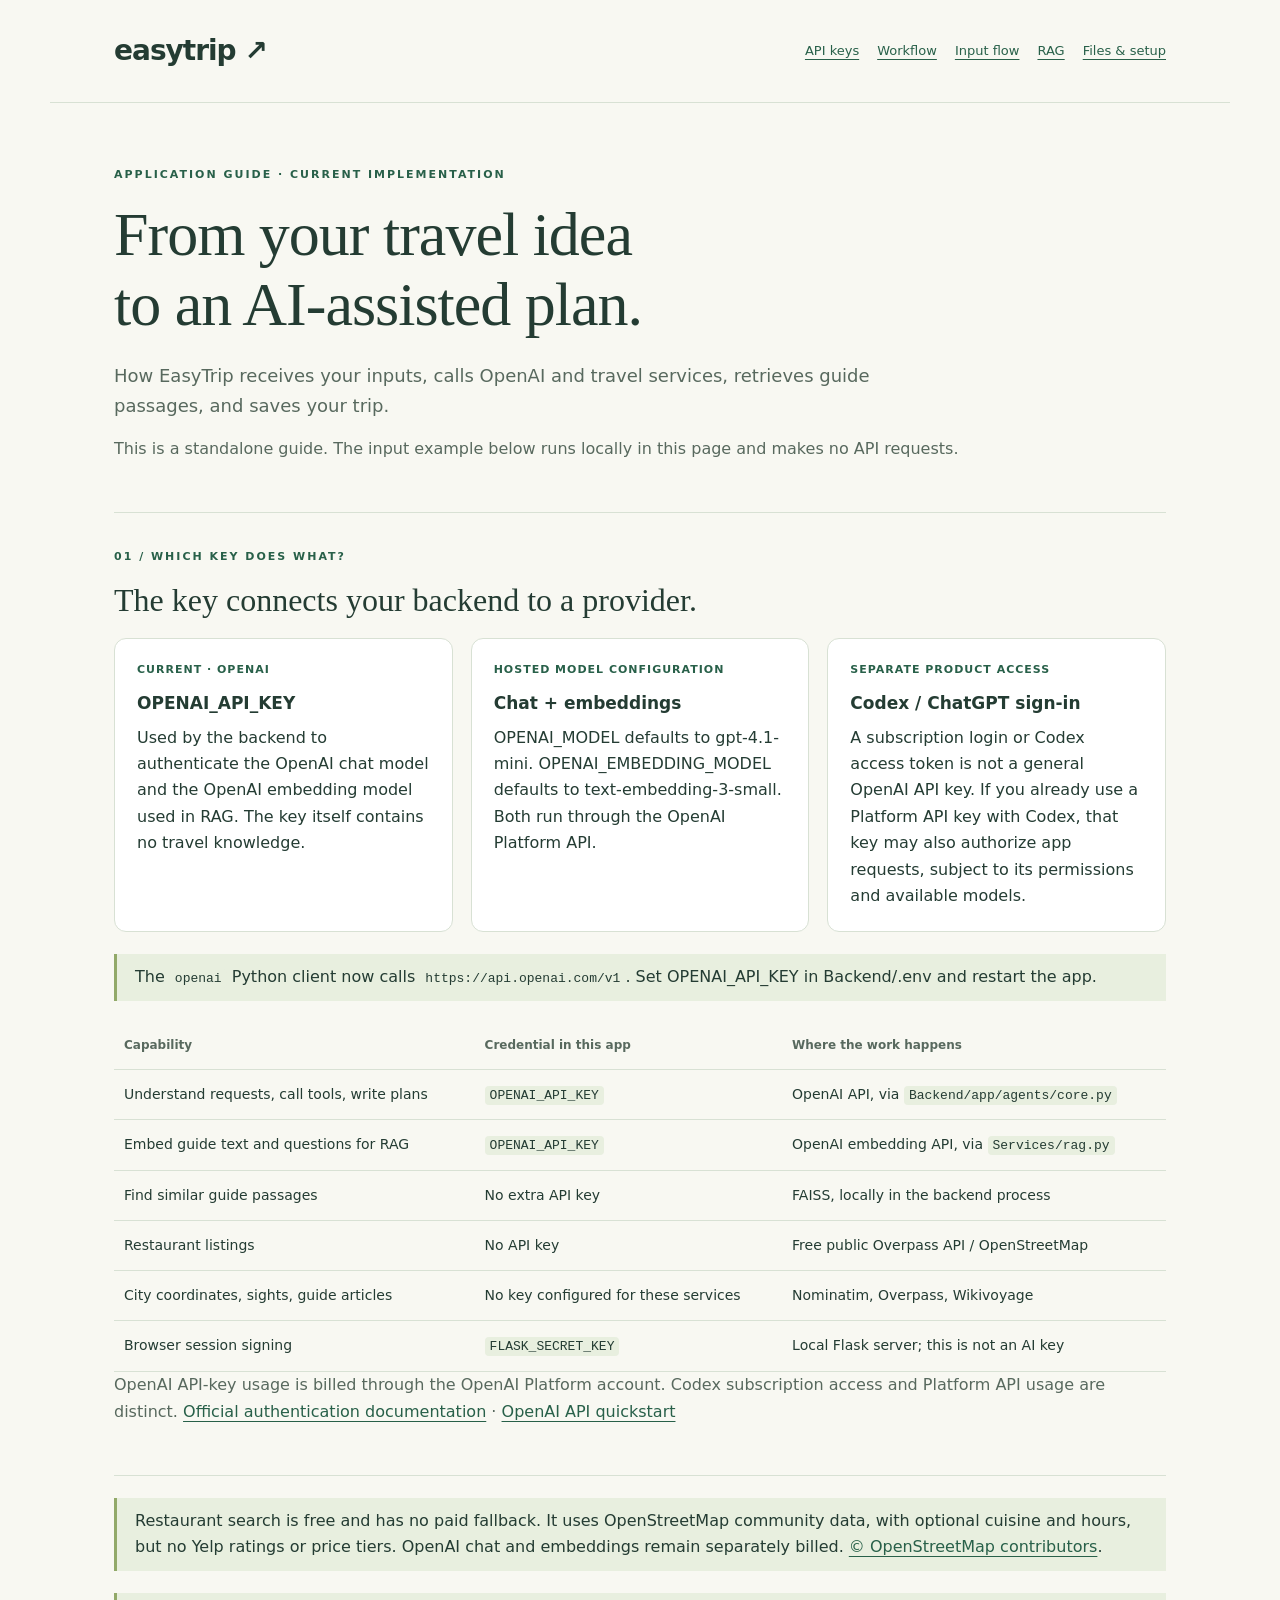
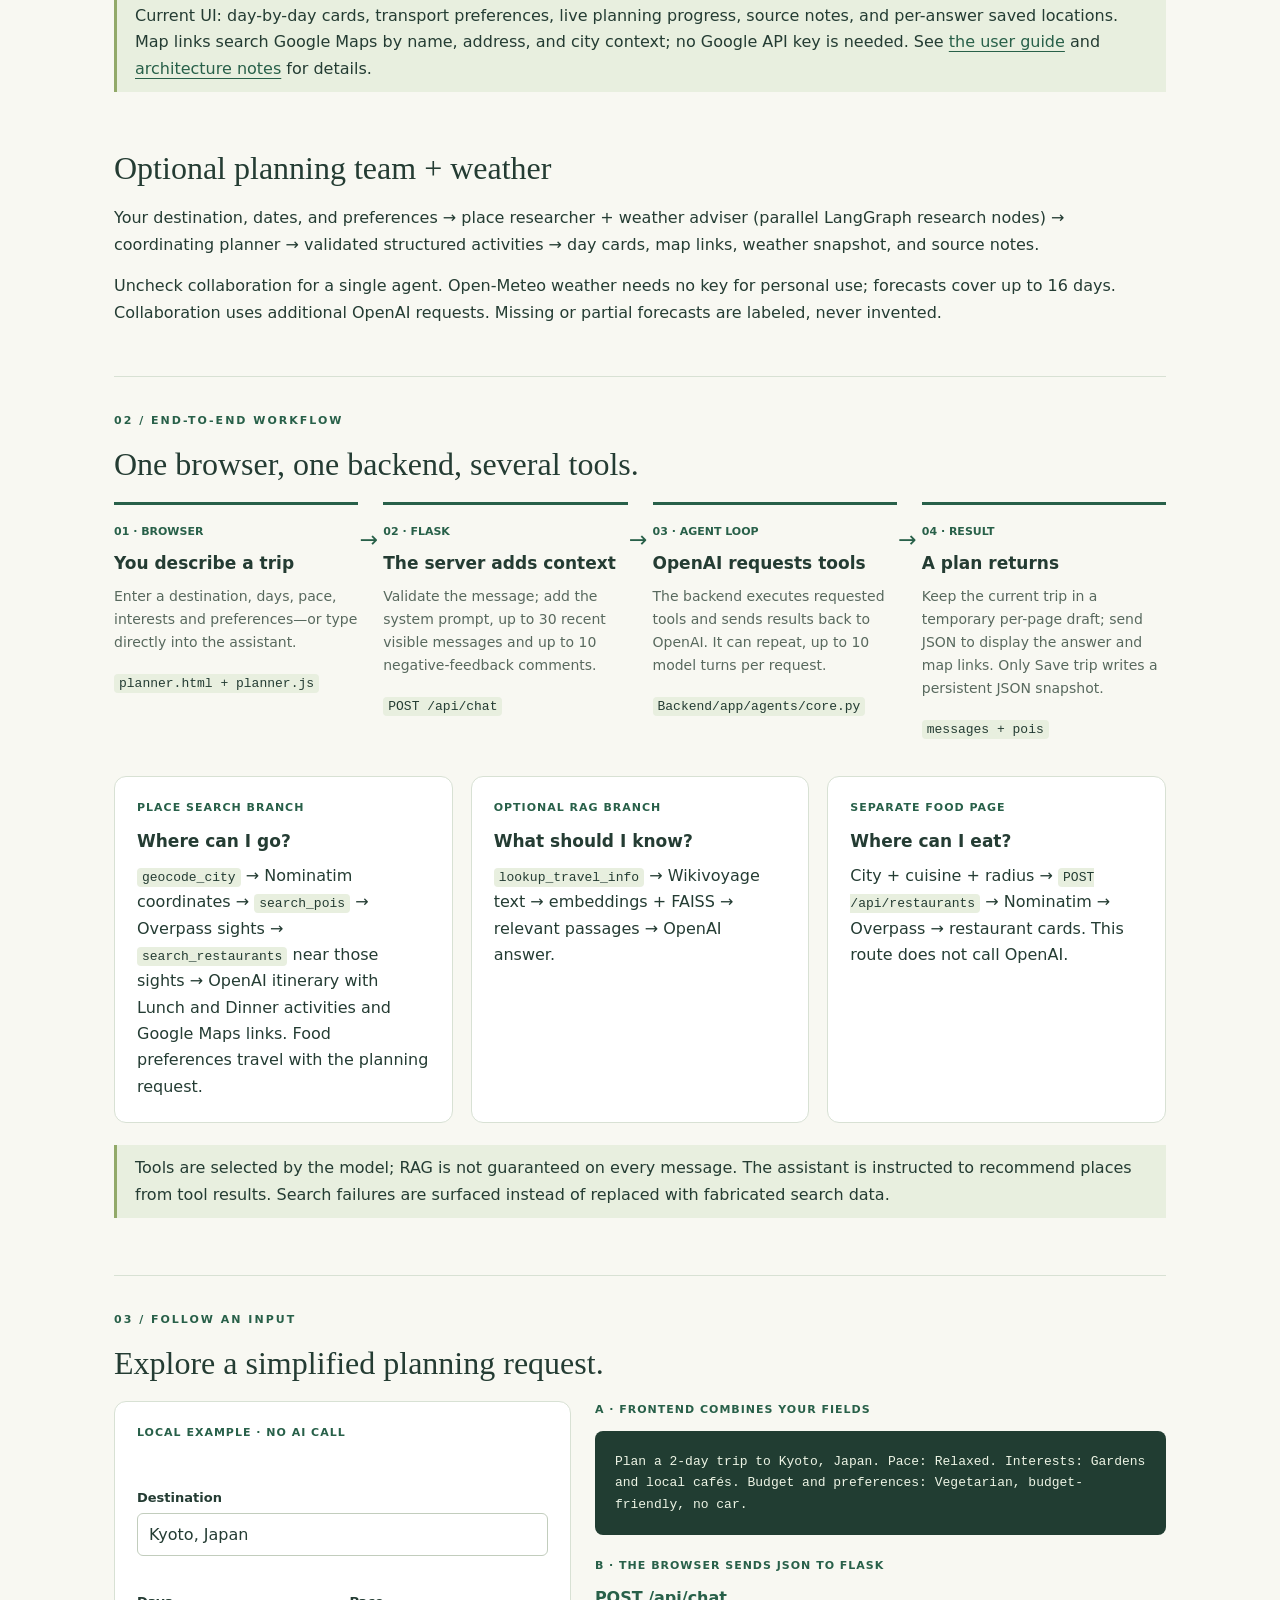
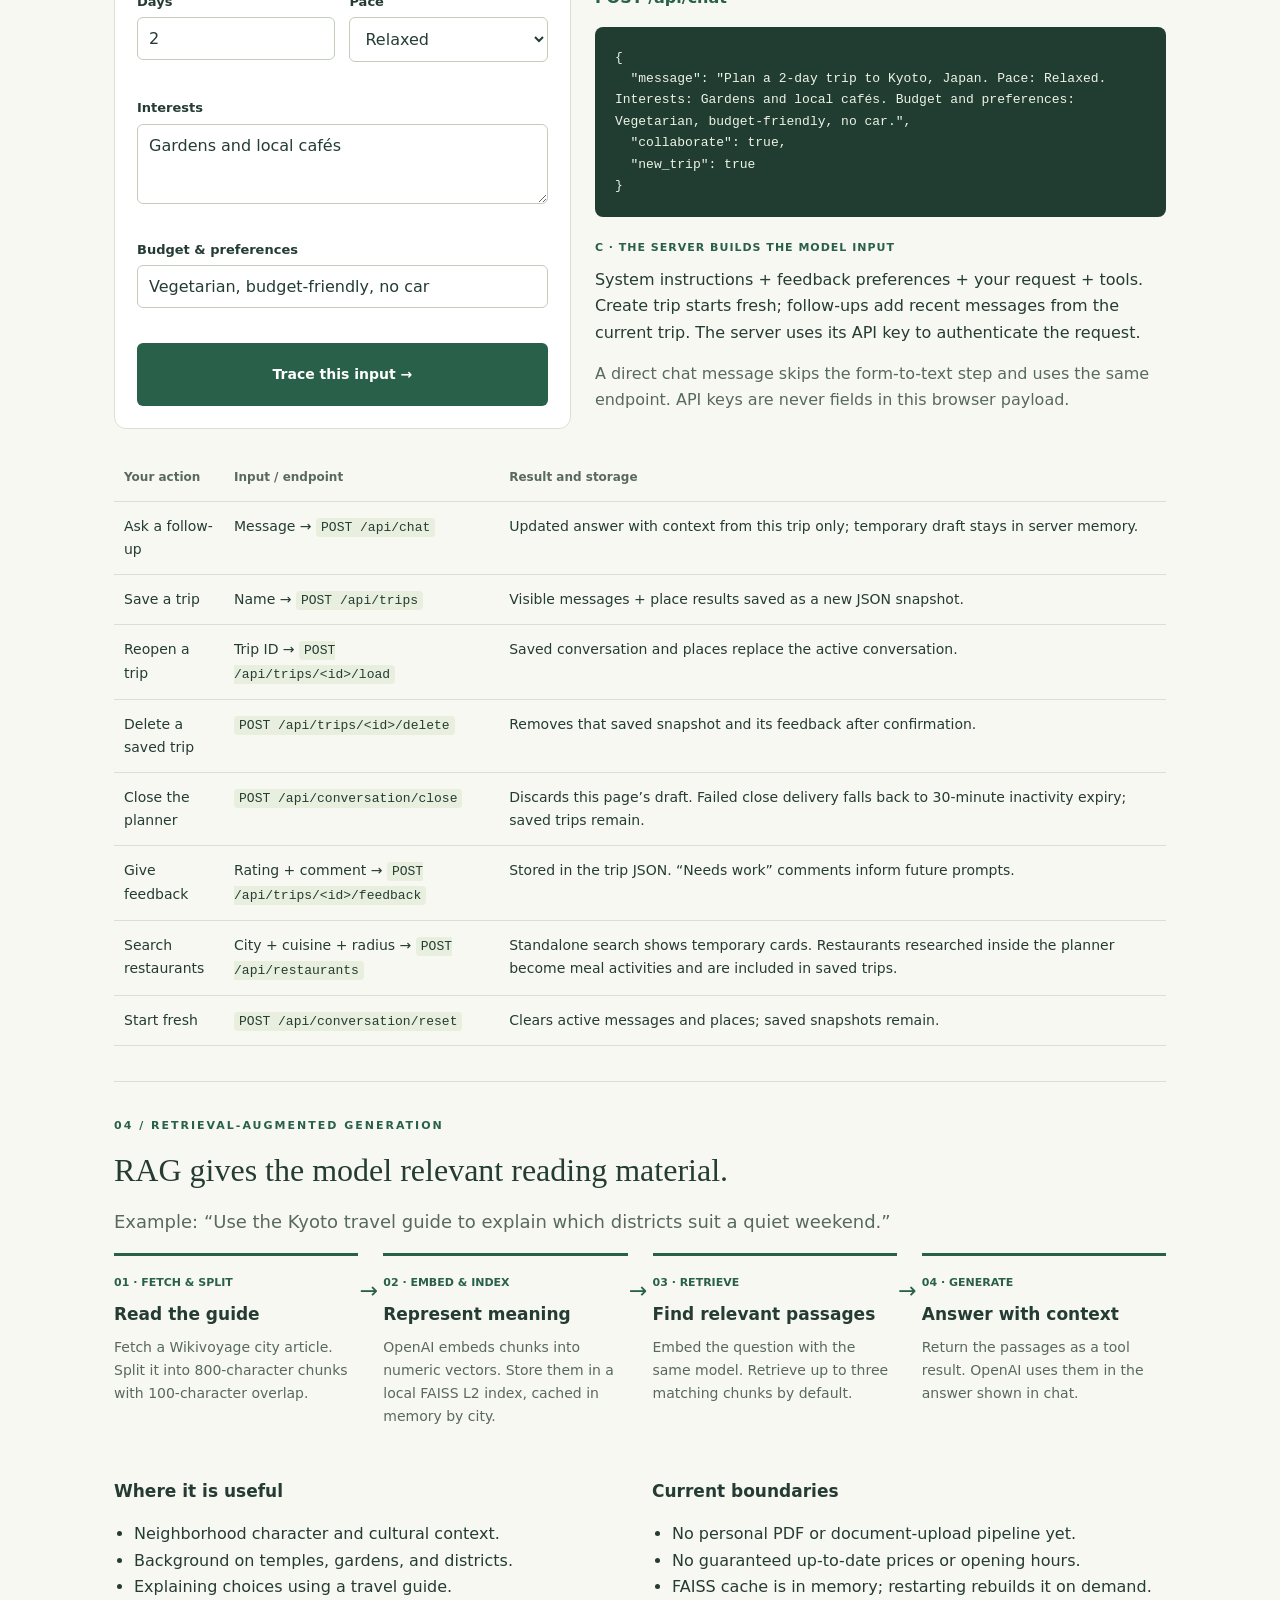
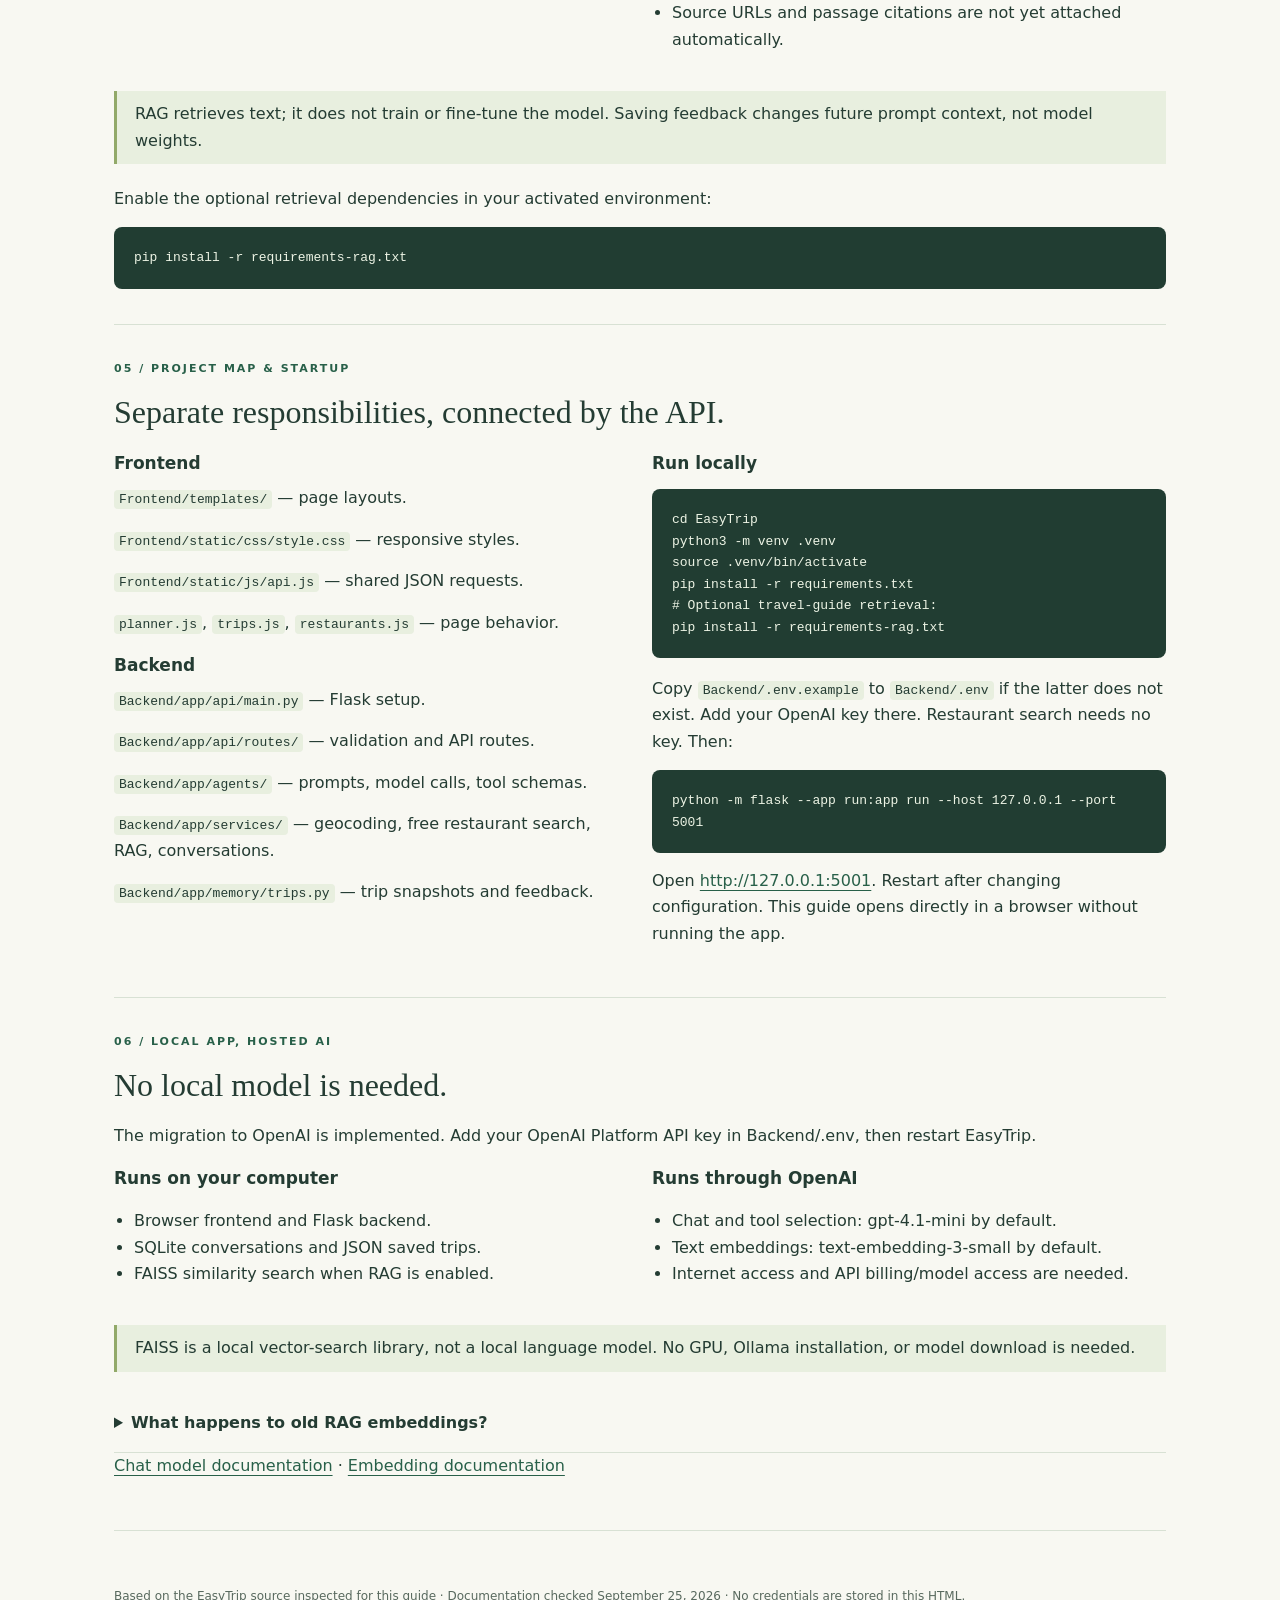
==== commit 36b210b2: "Prepare EasyTrip AI Travel Planner" ====
--- a/docs/workflow.html
+++ b/docs/workflow.html
@@ -13,13 +13,13 @@
 <section><p class="eyebrow">APPLICATION GUIDE · CURRENT IMPLEMENTATION</p><h1>From your travel idea<br>to an AI-assisted plan.</h1><p class="lead">How EasyTrip receives your inputs, calls OpenAI and travel services, retrieves guide passages, and saves your trip.</p><p class="muted">This is a standalone guide. The input example below runs locally in this page and makes no API requests.</p></section>
 <section id="keys"><p class="eyebrow">01 / WHICH KEY DOES WHAT?</p><h2>The key connects your backend to a provider.</h2><div class="grid"><article class="card"><span class="tag">CURRENT · OPENAI</span><h3>OPENAI_API_KEY</h3><p>Used by the backend to authenticate the OpenAI chat model and the OpenAI embedding model used in RAG. The key itself contains no travel knowledge.</p></article><article class="card"><span class="tag">HOSTED MODEL CONFIGURATION</span><h3>Chat + embeddings</h3><p>OPENAI_MODEL defaults to gpt-4.1-mini. OPENAI_EMBEDDING_MODEL defaults to text-embedding-3-small. Both run through the OpenAI Platform API.</p></article><article class="card"><span class="tag">SEPARATE PRODUCT ACCESS</span><h3>Codex / ChatGPT sign-in</h3><p>A subscription login or Codex access token is not a general OpenAI API key. If you already use a Platform API key with Codex, that key may also authorize app requests, subject to its permissions and available models.</p></article></div>
 <p class="note">The <code>openai</code> Python client now calls <code>https://api.openai.com/v1</code>. Set OPENAI_API_KEY in Backend/.env and restart the app.</p>
-<div class="table-wrap"><table><thead><tr><th>Capability</th><th>Credential in this app</th><th>Where the work happens</th></tr></thead><tbody><tr><td>Understand requests, call tools, write plans</td><td><code>OPENAI_API_KEY</code></td><td>OpenAI API, via <code>Agent/core.py</code></td></tr><tr><td>Embed guide text and questions for RAG</td><td><code>OPENAI_API_KEY</code></td><td>OpenAI embedding API, via <code>Services/rag.py</code></td></tr><tr><td>Find similar guide passages</td><td>No extra API key</td><td>FAISS, locally in the backend process</td></tr><tr><td>Restaurant listings</td><td>No API key</td><td>Free public Overpass API / OpenStreetMap</td></tr><tr><td>City coordinates, sights, guide articles</td><td>No key configured for these services</td><td>Nominatim, Overpass, Wikivoyage</td></tr><tr><td>Browser session signing</td><td><code>FLASK_SECRET_KEY</code></td><td>Local Flask server; this is not an AI key</td></tr></tbody></table></div>
+<div class="table-wrap"><table><thead><tr><th>Capability</th><th>Credential in this app</th><th>Where the work happens</th></tr></thead><tbody><tr><td>Understand requests, call tools, write plans</td><td><code>OPENAI_API_KEY</code></td><td>OpenAI API, via <code>Backend/app/agents/core.py</code></td></tr><tr><td>Embed guide text and questions for RAG</td><td><code>OPENAI_API_KEY</code></td><td>OpenAI embedding API, via <code>Services/rag.py</code></td></tr><tr><td>Find similar guide passages</td><td>No extra API key</td><td>FAISS, locally in the backend process</td></tr><tr><td>Restaurant listings</td><td>No API key</td><td>Free public Overpass API / OpenStreetMap</td></tr><tr><td>City coordinates, sights, guide articles</td><td>No key configured for these services</td><td>Nominatim, Overpass, Wikivoyage</td></tr><tr><td>Browser session signing</td><td><code>FLASK_SECRET_KEY</code></td><td>Local Flask server; this is not an AI key</td></tr></tbody></table></div>
 <p class="muted">OpenAI API-key usage is billed through the OpenAI Platform account. Codex subscription access and Platform API usage are distinct. <a href="https://learn.chatgpt.com/docs/auth">Official authentication documentation</a> · <a href="https://developers.openai.com/api/docs/quickstart">OpenAI API quickstart</a></p></section>
 <p class="note">Restaurant search is free and has no paid fallback. It uses OpenStreetMap community data, with optional cuisine and hours, but no Yelp ratings or price tiers. OpenAI chat and embeddings remain separately billed. <a href="https://www.openstreetmap.org/copyright">© OpenStreetMap contributors</a>.</p>
-<p class="note">Current UI: day-by-day cards, transport preferences, live planning progress, source notes, and per-answer saved locations. Map links search Google Maps by name, address, and city context; no Google API key is needed. See <a href="USER_GUIDE.md">the user guide</a> and <a href="ARCHITECTURE.md">architecture notes</a> for details.</p><section><h2>Optional planning team + weather</h2><p>Your destination, dates, and preferences → place researcher + weather adviser (parallel LangGraph research nodes) → coordinating planner → validated structured activities → day cards, map links, weather snapshot, and source notes.</p><p>Uncheck collaboration for a single agent. Open-Meteo weather needs no key for personal use; forecasts cover up to 16 days. Collaboration uses additional OpenAI requests. Missing or partial forecasts are labeled, never invented.</p></section><section id="workflow"><p class="eyebrow">02 / END-TO-END WORKFLOW</p><h2>One browser, one backend, several tools.</h2><ol class="flow"><li><span class="number">01 · BROWSER</span><h3>You describe a trip</h3><p>Enter a destination, days, pace, interests and preferences—or type directly into the assistant.</p><code>planner.html + planner.js</code></li><li><span class="number">02 · FLASK</span><h3>The server adds context</h3><p>Validate the message; add the system prompt, up to 30 recent visible messages and up to 10 negative-feedback comments.</p><code>POST /api/chat</code></li><li><span class="number">03 · AGENT LOOP</span><h3>OpenAI requests tools</h3><p>The backend executes requested tools and sends results back to OpenAI. It can repeat, up to 10 model turns per request.</p><code>Agent/core.py</code></li><li><span class="number">04 · RESULT</span><h3>A plan returns</h3><p>Store visible conversation and places in SQLite; send JSON to the browser to display the answer and map links.</p><code>messages + pois</code></li></ol>
+<p class="note">Current UI: day-by-day cards, transport preferences, live planning progress, source notes, and per-answer saved locations. Map links search Google Maps by name, address, and city context; no Google API key is needed. See <a href="USER_GUIDE.md">the user guide</a> and <a href="ARCHITECTURE.md">architecture notes</a> for details.</p><section><h2>Optional planning team + weather</h2><p>Your destination, dates, and preferences → place researcher + weather adviser (parallel LangGraph research nodes) → coordinating planner → validated structured activities → day cards, map links, weather snapshot, and source notes.</p><p>Uncheck collaboration for a single agent. Open-Meteo weather needs no key for personal use; forecasts cover up to 16 days. Collaboration uses additional OpenAI requests. Missing or partial forecasts are labeled, never invented.</p></section><section id="workflow"><p class="eyebrow">02 / END-TO-END WORKFLOW</p><h2>One browser, one backend, several tools.</h2><ol class="flow"><li><span class="number">01 · BROWSER</span><h3>You describe a trip</h3><p>Enter a destination, days, pace, interests and preferences—or type directly into the assistant.</p><code>planner.html + planner.js</code></li><li><span class="number">02 · FLASK</span><h3>The server adds context</h3><p>Validate the message; add the system prompt, up to 30 recent visible messages and up to 10 negative-feedback comments.</p><code>POST /api/chat</code></li><li><span class="number">03 · AGENT LOOP</span><h3>OpenAI requests tools</h3><p>The backend executes requested tools and sends results back to OpenAI. It can repeat, up to 10 model turns per request.</p><code>Backend/app/agents/core.py</code></li><li><span class="number">04 · RESULT</span><h3>A plan returns</h3><p>Keep the current trip in a temporary per-page draft; send JSON to display the answer and map links. Only Save trip writes a persistent JSON snapshot.</p><code>messages + pois</code></li></ol>
 <div class="grid"><article class="card"><span class="tag">PLACE SEARCH BRANCH</span><h3>Where can I go?</h3><p><code>geocode_city</code> → Nominatim coordinates → <code>search_pois</code> → Overpass sights → <code>search_restaurants</code> near those sights → OpenAI itinerary with Lunch and Dinner activities and Google Maps links. Food preferences travel with the planning request.</p></article><article class="card"><span class="tag">OPTIONAL RAG BRANCH</span><h3>What should I know?</h3><p><code>lookup_travel_info</code> → Wikivoyage text → embeddings + FAISS → relevant passages → OpenAI answer.</p></article><article class="card"><span class="tag">SEPARATE FOOD PAGE</span><h3>Where can I eat?</h3><p>City + cuisine + radius → <code>POST /api/restaurants</code> → Nominatim → Overpass → restaurant cards. This route does not call OpenAI.</p></article></div><p class="note">Tools are selected by the model; RAG is not guaranteed on every message. The assistant is instructed to recommend places from tool results. Search failures are surfaced instead of replaced with fabricated search data.</p></section>
-<section id="input"><p class="eyebrow">03 / FOLLOW AN INPUT</p><h2>See exactly what the planner sends.</h2><div class="demo"><form id="example-form" class="card"><span class="tag">LOCAL EXAMPLE · NO AI CALL</span><label>Destination<input id="destination" value="Kyoto, Japan" maxlength="150" required></label><div class="row"><label>Days<input id="days" type="number" value="2" min="1" max="30" required></label><label>Pace<select id="pace"><option>Relaxed</option><option>Balanced</option><option>Adventure-packed</option></select></label></div><label>Interests<textarea id="interests" maxlength="700">Gardens and local cafés</textarea></label><label>Budget & preferences<input id="budget" value="Vegetarian, budget-friendly, no car" maxlength="300"></label><button type="submit">Trace this input →</button></form><div aria-live="polite"><span class="tag">A · FRONTEND COMBINES YOUR FIELDS</span><pre id="prompt"></pre><p class="tag" style="margin-top:22px">B · THE BROWSER SENDS JSON TO FLASK</p><p class="route">POST /api/chat</p><pre id="payload"></pre><p class="tag" style="margin-top:22px">C · THE SERVER BUILDS THE MODEL INPUT</p><p>System instructions + past feedback preferences + recent conversation + your new message + tool definitions. The server uses its API key to authenticate the request.</p><p class="muted">A direct chat message skips the form-to-text step and uses the same endpoint. API keys are never fields in this browser payload.</p></div></div>
-<div class="table-wrap" style="margin-top:26px"><table><thead><tr><th>Your action</th><th>Input / endpoint</th><th>Result and storage</th></tr></thead><tbody><tr><td>Ask a follow-up</td><td>Message → <code>POST /api/chat</code></td><td>Updated answer with recent context; active conversation stored in SQLite.</td></tr><tr><td>Save a trip</td><td>Name → <code>POST /api/trips</code></td><td>Visible messages + place results saved as a new JSON snapshot.</td></tr><tr><td>Reopen a trip</td><td>Trip ID → <code>POST /api/trips/&lt;id&gt;/load</code></td><td>Saved conversation and places replace the active conversation.</td></tr><tr><td>Give feedback</td><td>Rating + comment → <code>POST /api/trips/&lt;id&gt;/feedback</code></td><td>Stored in the trip JSON. “Needs work” comments inform future prompts.</td></tr><tr><td>Search restaurants</td><td>City + cuisine + radius → <code>POST /api/restaurants</code></td><td>Standalone search shows temporary cards. Restaurants researched inside the planner become meal activities and are included in saved trips.</td></tr><tr><td>Start fresh</td><td><code>POST /api/conversation/reset</code></td><td>Clears active messages and places; saved snapshots remain.</td></tr></tbody></table></div></section>
+<section id="input"><p class="eyebrow">03 / FOLLOW AN INPUT</p><h2>Explore a simplified planning request.</h2><div class="demo"><form id="example-form" class="card"><span class="tag">LOCAL EXAMPLE · NO AI CALL</span><label>Destination<input id="destination" value="Kyoto, Japan" maxlength="150" required></label><div class="row"><label>Days<input id="days" type="number" value="2" min="1" max="30" required></label><label>Pace<select id="pace"><option>Relaxed</option><option>Balanced</option><option>Adventure-packed</option></select></label></div><label>Interests<textarea id="interests" maxlength="700">Gardens and local cafés</textarea></label><label>Budget & preferences<input id="budget" value="Vegetarian, budget-friendly, no car" maxlength="300"></label><button type="submit">Trace this input →</button></form><div aria-live="polite"><span class="tag">A · FRONTEND COMBINES YOUR FIELDS</span><pre id="prompt"></pre><p class="tag" style="margin-top:22px">B · THE BROWSER SENDS JSON TO FLASK</p><p class="route">POST /api/chat</p><pre id="payload"></pre><p class="tag" style="margin-top:22px">C · THE SERVER BUILDS THE MODEL INPUT</p><p>System instructions + feedback preferences + your request + tools. Create trip starts fresh; follow-ups add recent messages from the current trip. The server uses its API key to authenticate the request.</p><p class="muted">A direct chat message skips the form-to-text step and uses the same endpoint. API keys are never fields in this browser payload.</p></div></div>
+<div class="table-wrap" style="margin-top:26px"><table><thead><tr><th>Your action</th><th>Input / endpoint</th><th>Result and storage</th></tr></thead><tbody><tr><td>Ask a follow-up</td><td>Message → <code>POST /api/chat</code></td><td>Updated answer with context from this trip only; temporary draft stays in server memory.</td></tr><tr><td>Save a trip</td><td>Name → <code>POST /api/trips</code></td><td>Visible messages + place results saved as a new JSON snapshot.</td></tr><tr><td>Reopen a trip</td><td>Trip ID → <code>POST /api/trips/&lt;id&gt;/load</code></td><td>Saved conversation and places replace the active conversation.</td></tr><tr><td>Delete a saved trip</td><td><code>POST /api/trips/&lt;id&gt;/delete</code></td><td>Removes that saved snapshot and its feedback after confirmation.</td></tr><tr><td>Close the planner</td><td><code>POST /api/conversation/close</code></td><td>Discards this page’s draft. Failed close delivery falls back to 30-minute inactivity expiry; saved trips remain.</td></tr><tr><td>Give feedback</td><td>Rating + comment → <code>POST /api/trips/&lt;id&gt;/feedback</code></td><td>Stored in the trip JSON. “Needs work” comments inform future prompts.</td></tr><tr><td>Search restaurants</td><td>City + cuisine + radius → <code>POST /api/restaurants</code></td><td>Standalone search shows temporary cards. Restaurants researched inside the planner become meal activities and are included in saved trips.</td></tr><tr><td>Start fresh</td><td><code>POST /api/conversation/reset</code></td><td>Clears active messages and places; saved snapshots remain.</td></tr></tbody></table></div></section>
 <section id="rag"><p class="eyebrow">04 / RETRIEVAL-AUGMENTED GENERATION</p><h2>RAG gives the model relevant reading material.</h2><p class="lead">Example: “Use the Kyoto travel guide to explain which districts suit a quiet weekend.”</p><ol class="flow"><li><span class="number">01 · FETCH & SPLIT</span><h3>Read the guide</h3><p>Fetch a Wikivoyage city article. Split it into 800-character chunks with 100-character overlap.</p></li><li><span class="number">02 · EMBED & INDEX</span><h3>Represent meaning</h3><p>OpenAI embeds chunks into numeric vectors. Store them in a local FAISS L2 index, cached in memory by city.</p></li><li><span class="number">03 · RETRIEVE</span><h3>Find relevant passages</h3><p>Embed the question with the same model. Retrieve up to three matching chunks by default.</p></li><li><span class="number">04 · GENERATE</span><h3>Answer with context</h3><p>Return the passages as a tool result. OpenAI uses them in the answer shown in chat.</p></li></ol>
 <div class="split"><div><h3>Where it is useful</h3><ul><li>Neighborhood character and cultural context.</li><li>Background on temples, gardens, and districts.</li><li>Explaining choices using a travel guide.</li></ul></div><div><h3>Current boundaries</h3><ul><li>No personal PDF or document-upload pipeline yet.</li><li>No guaranteed up-to-date prices or opening hours.</li><li>FAISS cache is in memory; restarting rebuilds it on demand.</li><li>Source URLs and passage citations are not yet attached automatically.</li></ul></div></div><p class="note">RAG retrieves text; it does not train or fine-tune the model. Saving feedback changes future prompt context, not model weights.</p><p>Enable the optional retrieval dependencies in your activated environment:</p><pre>pip install -r requirements-rag.txt</pre></section>
 <section id="files"><p class="eyebrow">05 / PROJECT MAP & STARTUP</p><h2>Separate responsibilities, connected by the API.</h2><div class="split"><div><h3>Frontend</h3><p><code>Frontend/templates/</code> — page layouts.</p><p><code>Frontend/static/css/style.css</code> — responsive styles.</p><p><code>Frontend/static/js/api.js</code> — shared JSON requests.</p><p><code>planner.js</code>, <code>trips.js</code>, <code>restaurants.js</code> — page behavior.</p><h3>Backend</h3><p><code>Backend/app/api/main.py</code> — Flask setup.</p><p><code>Backend/app/api/routes/</code> — validation and API routes.</p><p><code>Backend/app/agents/</code> — prompts, model calls, tool schemas.</p><p><code>Backend/app/services/</code> — geocoding, free restaurant search, RAG, conversations.</p><p><code>Backend/app/memory/trips.py</code> — trip snapshots and feedback.</p></div><div><h3>Run locally</h3><pre>cd EasyTrip
@@ -41,7 +41,7 @@
   const budget = document.getElementById('budget').value || 'flexible';
   const message = `Plan a ${days}-day trip to ${destination}. Pace: ${pace}. Interests: ${interests}. Budget and preferences: ${budget}.`;
   document.getElementById('prompt').textContent = message;
-  document.getElementById('payload').textContent = JSON.stringify({message}, null, 2);
+  document.getElementById('payload').textContent = JSON.stringify({message, collaborate: true, new_trip: true}, null, 2);
 }
 form.addEventListener('submit', trace);
 trace();
